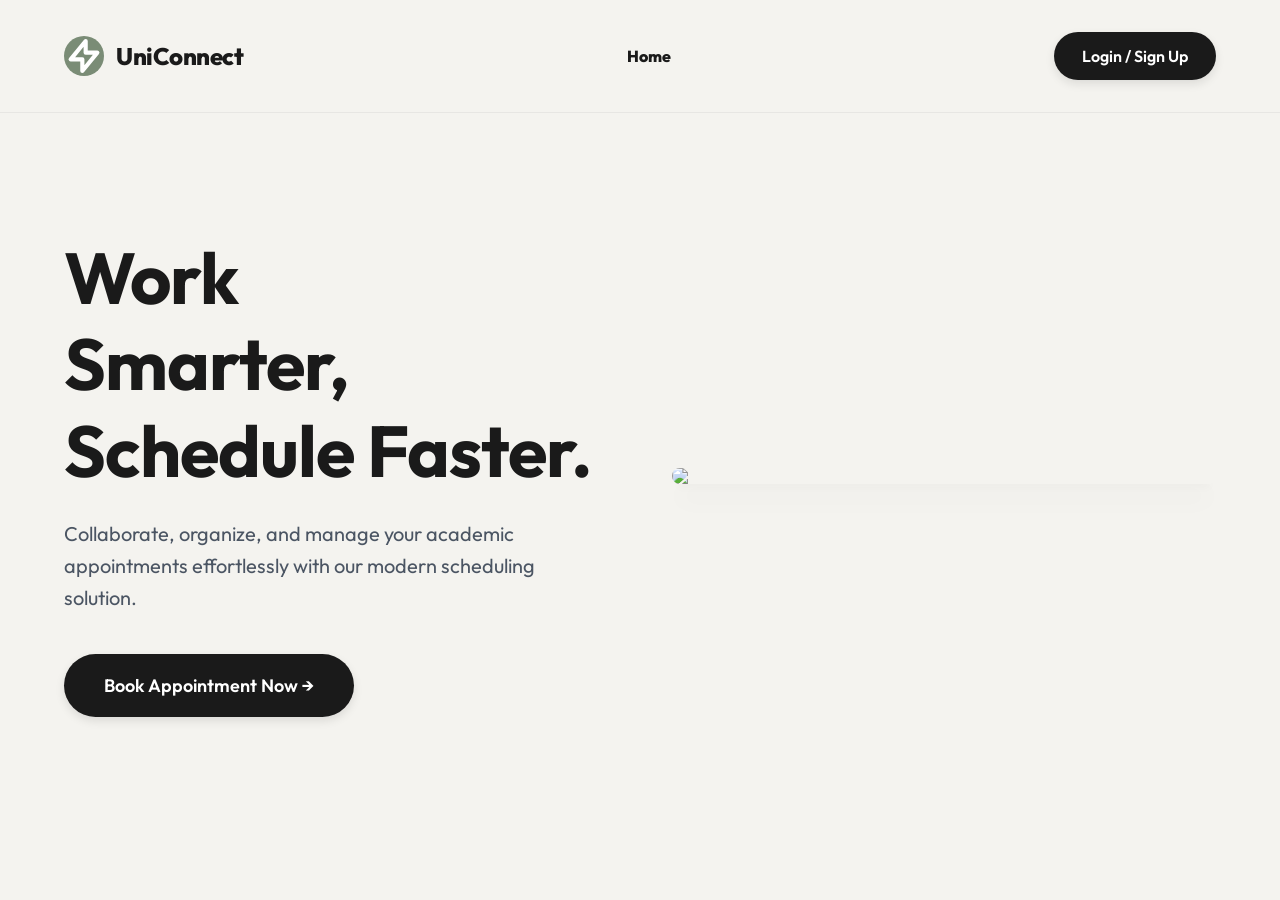
==== views/index.html @ bd39ae87 "code done" ====
<!doctype html>
<html lang="en">
  <head>
    <meta charset="UTF-8" />
    <meta name="viewport" content="width=device-width, initial-scale=1.0" />
    <title>UniConnect</title>

    <link rel="preconnect" href="https://fonts.googleapis.com" />
    <link rel="preconnect" href="https://fonts.gstatic.com" crossorigin />
    <link
      href="https://fonts.googleapis.com/css2?family=Outfit:wght@300;400;500;600;700;800&display=swap"
      rel="stylesheet"
    />

    <style>
      /* =========================================
           CSS VARIABLES & RESET
           ========================================= */
      :root {
        --bg-color: #f4f3ef;
        --surface: #ffffff;
        --surface-alt: #eae8e1;
        --primary: #1a1a1a;
        --primary-hover: #2d2d2d;
        --accent: #7a8c76;
        --text-main: #1a1a1a;
        --text-muted: #4b5563;
        --text-light: #9ca3af;
        --border-color: #e5e7eb;
        --radius-pill: 9999px;
        --radius-xl: 1.5rem;
        --radius-2xl: 2.5rem;
        --shadow-sm: 0 1px 2px 0 rgb(0 0 0 / 0.05);
        --shadow-md:
          0 4px 6px -1px rgb(0 0 0 / 0.1), 0 2px 4px -2px rgb(0 0 0 / 0.1);
        --shadow-lg:
          0 10px 15px -3px rgb(0 0 0 / 0.1), 0 4px 6px -4px rgb(0 0 0 / 0.1);
        --shadow-xl:
          0 20px 25px -5px rgb(0 0 0 / 0.05), 0 8px 10px -6px rgb(0 0 0 / 0.05);
      }

      * {
        margin: 0;
        padding: 0;
        box-sizing: border-box;
      }
      body {
        font-family: "Outfit", sans-serif;
        background-color: var(--bg-color);
        color: var(--text-main);
        min-height: 100vh;
        display: flex;
        flex-direction: column;
      }

      ::-webkit-scrollbar {
        width: 6px;
      }
      ::-webkit-scrollbar-track {
        background: var(--bg-color);
      }
      ::-webkit-scrollbar-thumb {
        background: #d1cec5;
        border-radius: 10px;
      }

      h1,
      h2,
      h3,
      h4 {
        font-weight: 700;
        line-height: 1.2;
      }
      p {
        line-height: 1.6;
      }
      .text-muted {
        color: var(--text-muted);
      }
      .hidden {
        display: none !important;
      }

      .container {
        width: 100%;
        max-width: 1400px;
        margin: 0 auto;
        padding: 0 2rem;
      }
      @media (min-width: 640px) {
        .container {
          padding: 0 4rem;
        }
      }
      main.container {
        flex-grow: 1;
        padding-bottom: 4rem;
        padding-top: 2rem;
      }

      /* =========================================
           HEADER & NAVIGATION
           ========================================= */
      header {
        position: sticky;
        top: 0;
        z-index: 50;
        background: rgba(244, 243, 239, 0.95);
        backdrop-filter: blur(12px);
        display: flex;
        justify-content: space-between;
        align-items: center;
        padding: 1.5rem 2rem; /* Fixed spacing */
        margin-bottom: 1rem;
        border-bottom: 1px solid rgba(0, 0, 0, 0.05);
      }
      @media (min-width: 640px) {
        header {
          padding: 2rem 4rem;
        }
      }

      .logo {
        display: flex;
        align-items: center;
        gap: 0.75rem;
        cursor: pointer;
        font-size: 1.5rem;
        font-weight: 800;
        letter-spacing: -0.5px;
      }
      .logo-icon {
        width: 2.5rem;
        height: 2.5rem;
        border-radius: 50%;
        background: var(--accent);
        display: flex;
        align-items: center;
        justify-content: center;
        color: white;
      }

      .nav-links {
        display: flex;
        gap: 2rem;
        font-size: 1rem;
        font-weight: 600;
        color: var(--text-muted);
      }
      .nav-btn {
        background: none;
        border: none;
        cursor: pointer;
        font-family: inherit;
        font-size: inherit;
        color: inherit;
        transition: all 0.2s ease;
      }
      .nav-btn:hover,
      .nav-btn.active {
        color: var(--primary);
        font-weight: 800;
      }

      .user-badge {
        display: flex;
        align-items: center;
        gap: 1rem;
        background: var(--surface);
        padding: 0.5rem 0.5rem 0.5rem 1.25rem;
        border-radius: var(--radius-pill);
        border: 1px solid var(--border-color);
        font-size: 0.875rem;
        font-weight: 600;
        box-shadow: var(--shadow-sm);
      }
      .btn-logout {
        background: #fef2f2;
        color: #dc2626;
        border: none;
        padding: 0.5rem 1.25rem;
        border-radius: var(--radius-pill);
        cursor: pointer;
        font-weight: 700;
        font-family: inherit;
        font-size: 0.875rem;
        transition: background 0.2s ease;
      }
      .btn-logout:hover {
        background: #fee2e2;
      }

      /* =========================================
           BUTTONS & FORMS
           ========================================= */
      .btn {
        display: inline-flex;
        align-items: center;
        justify-content: center;
        gap: 0.5rem;
        padding: 0.875rem 1.75rem;
        border-radius: var(--radius-pill);
        font-family: inherit;
        font-size: 1rem;
        font-weight: 600;
        cursor: pointer;
        border: none;
        transition: all 0.2s ease;
      }
      .btn-primary {
        background: var(--primary);
        color: white;
        box-shadow: 0 4px 10px rgba(0, 0, 0, 0.1);
      }
      .btn-primary:hover {
        background: var(--primary-hover);
        transform: translateY(-2px);
        box-shadow: 0 6px 15px rgba(0, 0, 0, 0.15);
      }
      .btn-full {
        width: 100%;
        padding: 1.25rem;
        font-size: 1.125rem;
      }

      .page-section {
        display: none;
        opacity: 0;
      }
      .page-section.active {
        display: block;
        opacity: 1;
        animation: fadeUp 0.5s ease forwards;
      }
      @keyframes fadeUp {
        from {
          opacity: 0;
          transform: translateY(15px);
        }
        to {
          opacity: 1;
          transform: translateY(0);
        }
      }

      .form-card {
        background: var(--surface);
        border-radius: var(--radius-2xl);
        padding: 3rem;
        box-shadow: var(--shadow-xl);
        border: 1px solid var(--border-color);
        position: relative;
        overflow: hidden;
      }
      .form-input {
        width: 100%;
        background: var(--surface-alt);
        color: var(--primary);
        padding: 1.25rem 1.5rem;
        border-radius: var(--radius-pill);
        border: 2px solid transparent;
        outline: none;
        font-family: inherit;
        font-weight: 600;
        font-size: 1rem;
        transition: border 0.3s ease;
      }
      .form-input:focus {
        border-color: var(--accent);
      }
      select.form-input {
        background-image: url("data:image/svg+xml;charset=UTF-8,%3csvg xmlns='http://www.w3.org/2000/svg' viewBox='0 0 24 24' fill='none' stroke='currentColor' stroke-width='2' stroke-linecap='round' stroke-linejoin='round'%3e%3cpolyline points='6 9 12 15 18 9'%3e%3c/polyline%3e%3c/svg%3e");
        background-repeat: no-repeat;
        background-position: right 1.5rem center;
        background-size: 1em;
        cursor: pointer;
        -webkit-appearance: none;
        appearance: none;
      }

      .auth-tabs {
        display: flex;
        background: var(--surface-alt);
        padding: 0.5rem;
        border-radius: var(--radius-pill);
        margin-bottom: 2.5rem;
      }
      .auth-tab {
        flex: 1;
        text-align: center;
        padding: 0.875rem;
        border-radius: var(--radius-pill);
        font-weight: 700;
        cursor: pointer;
        color: var(--text-muted);
        transition: all 0.3s ease;
      }
      .auth-tab.active {
        background: var(--surface);
        color: var(--primary);
        box-shadow: var(--shadow-sm);
      }
      .role-selector {
        display: flex;
        gap: 1rem;
        margin-bottom: 2rem;
      }
      .role-option {
        flex: 1;
        text-align: center;
        padding: 1.25rem;
        border: 2px solid var(--surface-alt);
        border-radius: 1rem;
        cursor: pointer;
        font-weight: 700;
        color: var(--text-muted);
        transition: all 0.3s ease;
      }
      .role-option.selected {
        border-color: var(--primary);
        background: var(--surface-alt);
        color: var(--primary);
      }

      .slots-grid {
        display: grid;
        grid-template-columns: repeat(3, 1fr);
        gap: 1rem;
        background: rgba(234, 232, 225, 0.5);
        padding: 1.5rem;
        border-radius: 1.5rem;
        border: 1px solid var(--border-color);
      }
      .slot-pill {
        background: var(--surface);
        color: #374151;
        font-weight: 700;
        text-align: center;
        padding: 1rem;
        border-radius: var(--radius-pill);
        cursor: pointer;
        border: 1px solid var(--border-color);
        font-size: 0.875rem;
        transition: all 0.2s ease;
      }
      .slot-pill:hover {
        background: #e0ddd4;
      }
      .slot-pill.selected {
        background: var(--primary);
        color: white;
        border-color: var(--primary);
      }

      /* =========================================
           APPOINTMENT CARDS (FIXED STYLING)
           ========================================= */
      .appointments-grid {
        display: grid;
        grid-template-columns: 1fr;
        gap: 1.5rem;
      }
      @media (min-width: 768px) {
        .appointments-grid {
          grid-template-columns: repeat(2, 1fr);
        }
      }
      @media (min-width: 1024px) {
        .appointments-grid {
          grid-template-columns: repeat(3, 1fr);
        }
      }

      .appointment-card {
        background: var(--surface);
        padding: 2rem;
        border-radius: var(--radius-xl);
        box-shadow: var(--shadow-md);
        border: 1px solid var(--border-color);
        position: relative;
        overflow: hidden; /* Fixes border radius cutting off */
        transition:
          transform 0.3s ease,
          box-shadow 0.3s ease;
        display: flex;
        flex-direction: column;
        justify-content: space-between;
      }
      .appointment-card:hover {
        transform: translateY(-5px);
        box-shadow: var(--shadow-lg);
      }

      .card-accent-bar {
        position: absolute;
        top: 0;
        left: 0;
        width: 0.5rem;
        height: 100%;
        background: var(--accent);
      }
      .card-top {
        display: flex;
        justify-content: space-between;
        align-items: center;
        margin-bottom: 1.25rem;
      }
      .badge-slot {
        background: var(--surface-alt);
        padding: 0.35rem 1rem;
        border-radius: var(--radius-pill);
        font-size: 0.875rem;
        font-weight: 800;
        color: var(--primary);
      }
      .badge-id {
        background: #f9fafb;
        border: 1px solid var(--border-color);
        padding: 0.25rem 0.75rem;
        border-radius: var(--radius-pill);
        font-size: 0.75rem;
        font-weight: 700;
        color: var(--text-light);
      }
      .card-content h4 {
        font-size: 1.5rem;
        margin-bottom: 0.25rem;
        color: var(--primary);
      }
      .card-content p {
        color: var(--text-muted);
        font-size: 0.95rem;
        font-weight: 500;
        margin-bottom: 1rem;
      }

      .btn-cancel {
        width: 100%;
        padding: 1rem;
        border-radius: var(--radius-pill);
        border: 2px solid var(--surface-alt);
        background: transparent;
        color: var(--text-muted);
        font-weight: 700;
        cursor: pointer;
        margin-top: 1.5rem;
        transition: all 0.3s ease; /* Fixed Hover Transition */
      }
      .btn-cancel:hover {
        background: #fef2f2;
        color: #dc2626;
        border-color: #fecaca;
      }

      /* =========================================
           ALERTS & MODALS
           ========================================= */
      .msg-box {
        padding: 1.25rem;
        border-radius: 1rem;
        font-size: 0.95rem;
        font-weight: 700;
        margin-bottom: 2rem;
        text-align: center;
      }
      .msg-success {
        background: #ebf1ea;
        color: #4a6346;
        border: 1px solid #d1e2ce;
      }
      .msg-error {
        background: #fef2f2;
        color: #dc2626;
        border: 1px solid #fee2e2;
      }

      .modal-overlay {
        position: fixed;
        inset: 0;
        background: rgba(26, 26, 26, 0.4);
        backdrop-filter: blur(5px);
        z-index: 100;
        display: none;
        align-items: center;
        justify-content: center;
        opacity: 0;
        transition: opacity 0.3s ease;
      }
      .modal-overlay.show {
        display: flex;
      }
      .modal-overlay.visible {
        opacity: 1;
      }
      .modal-content {
        background: var(--surface);
        padding: 3rem;
        border-radius: var(--radius-2xl);
        max-width: 28rem;
        width: 100%;
        text-align: center;
        box-shadow: var(--shadow-xl);
        transform: scale(0.95);
        transition: transform 0.3s ease;
      }
      .modal-overlay.visible .modal-content {
        transform: scale(1);
      }
    </style>
  </head>
  <body>
    <!-- Header Navigation -->
    <header>
      <div class="logo" onclick="navigate('home')">
        <div class="logo-icon">
          <svg
            fill="none"
            viewBox="0 0 24 24"
            stroke="currentColor"
            stroke-width="2.5"
          >
            <path
              stroke-linecap="round"
              stroke-linejoin="round"
              d="M13 10V3L4 14h7v7l9-11h-7z"
            />
          </svg>
        </div>
        <span>UniConnect</span>
      </div>
      <nav class="nav-links">
        <button
          onclick="navigate('home')"
          class="nav-btn active"
          data-target="home"
        >
          Home
        </button>
        <button
          onclick="navigate('booking')"
          class="nav-btn hidden auth-student"
          data-target="booking"
        >
          Book Session
        </button>
        <button
          onclick="navigate('appointments')"
          class="nav-btn hidden auth-student"
          data-target="appointments"
        >
          My Schedule
        </button>
        <button
          onclick="navigate('teacher-dashboard')"
          class="nav-btn hidden auth-teacher"
          data-target="teacher-dashboard"
        >
          Dashboard
        </button>
      </nav>
      <div id="nav-guest" class="hidden">
        <button onclick="navigate('auth')" class="btn btn-primary">
          Login / Sign Up
        </button>
      </div>
      <div id="nav-user" class="hidden user-badge">
        <div style="display: flex; flex-direction: column">
          <span id="nav-user-name">Name</span
          ><span
            style="color: var(--text-light); font-size: 0.75rem"
            id="nav-user-id"
            >ID</span
          >
        </div>
        <button onclick="logout()" class="btn-logout">Logout</button>
      </div>
    </header>

    <main class="container">
      <!-- Home Page -->
      <section id="home" class="page-section active">
        <div
          style="
            display: grid;
            grid-template-columns: 1fr 1fr;
            gap: 4rem;
            align-items: center;
            min-height: 70vh;
          "
        >
          <div>
            <h1
              style="
                font-size: 4.5rem;
                margin-bottom: 1.5rem;
                letter-spacing: -1px;
              "
            >
              Work <br />Smarter, <br />Schedule Faster.
            </h1>
            <p
              class="text-muted"
              style="font-size: 1.25rem; margin-bottom: 2.5rem; max-width: 90%"
            >
              Collaborate, organize, and manage your academic appointments
              effortlessly with our modern scheduling solution.
            </p>
            <button
              onclick="handleHomeAction()"
              class="btn btn-primary"
              style="padding: 1.25rem 2.5rem; font-size: 1.125rem"
            >
              Book Appointment Now →
            </button>
          </div>
          <img
            src="https://images.unsplash.com/photo-1600880292203-757bb62b4baf?ixlib=rb-4.0.3&auto=format&fit=crop&w=1000&q=80"
            style="
              width: 100%;
              border-radius: var(--radius-2xl);
              box-shadow: var(--shadow-xl);
            "
          />
        </div>
      </section>

      <!-- Auth Page -->
      <section id="auth" class="page-section">
        <div class="form-card" style="max-width: 30rem; margin: 2rem auto">
          <div class="auth-tabs">
            <div
              class="auth-tab active"
              onclick="switchAuthTab('login')"
              id="tab-login"
            >
              Login
            </div>
            <div
              class="auth-tab"
              onclick="switchAuthTab('register')"
              id="tab-register"
            >
              Sign Up
            </div>
          </div>
          <div id="msg-auth" class="msg-box hidden"></div>

          <form id="login-form">
            <div style="margin-bottom: 1.5rem">
              <label
                style="
                  font-weight: 700;
                  padding-left: 1rem;
                  display: block;
                  margin-bottom: 0.5rem;
                "
                >Your ID</label
              ><input
                type="text"
                id="login-id"
                required
                class="form-input"
                placeholder="e.g. S101 or T101"
              />
            </div>
            <div style="margin-bottom: 2rem">
              <label
                style="
                  font-weight: 700;
                  padding-left: 1rem;
                  display: block;
                  margin-bottom: 0.5rem;
                "
                >Password</label
              ><input
                type="password"
                id="login-pwd"
                required
                class="form-input"
                placeholder="Enter your password"
              />
            </div>
            <button type="submit" class="btn btn-primary btn-full">
              Secure Login
            </button>
          </form>

          <form id="register-form" class="hidden">
            <div class="role-selector">
              <div
                class="role-option selected"
                onclick="selectRole('student')"
                id="role-student"
              >
                Student
              </div>
              <div
                class="role-option"
                onclick="selectRole('teacher')"
                id="role-teacher"
              >
                Teacher
              </div>
            </div>
            <input type="hidden" id="reg-role" value="student" />
            <div style="margin-bottom: 1.5rem">
              <label
                style="
                  font-weight: 700;
                  padding-left: 1rem;
                  display: block;
                  margin-bottom: 0.5rem;
                "
                >Full Name</label
              ><input
                type="text"
                id="reg-name"
                required
                class="form-input"
                placeholder="John Doe"
              />
            </div>
            <div style="margin-bottom: 2rem">
              <label
                style="
                  font-weight: 700;
                  padding-left: 1rem;
                  display: block;
                  margin-bottom: 0.5rem;
                "
                >Password</label
              ><input
                type="password"
                id="reg-pwd"
                required
                class="form-input"
                placeholder="Create a secure password"
              />
            </div>
            <button type="submit" class="btn btn-primary btn-full">
              Create Account
            </button>
          </form>
        </div>
      </section>

      <!-- Booking Page -->
      <section id="booking" class="page-section">
        <div class="form-card" style="max-width: 46rem; margin: 0 auto">
          <h3
            style="font-size: 2rem; margin-bottom: 2.5rem; text-align: center"
          >
            Book an appointment
          </h3>
          <form id="booking-form">
            <div style="margin-bottom: 2rem">
              <label
                style="
                  font-weight: 700;
                  padding-left: 1rem;
                  display: block;
                  margin-bottom: 0.5rem;
                "
                >Select Teacher</label
              ><select id="supervisor" required class="form-input"></select>
            </div>
            <div style="margin-bottom: 2.5rem">
              <label
                style="
                  font-weight: 700;
                  padding-left: 1rem;
                  display: block;
                  margin-bottom: 0.5rem;
                "
                >Available Time Slots</label
              >
              <input type="hidden" id="slot" required />
              <div id="slot-container" class="slots-grid">
                <div
                  style="
                    grid-column: 1/-1;
                    text-align: center;
                    color: var(--text-muted);
                    font-weight: 500;
                  "
                >
                  Please select a teacher first to view times.
                </div>
              </div>
            </div>
            <div id="msg-booking" class="msg-box hidden"></div>
            <button
              type="submit"
              id="btn-submit"
              class="btn btn-primary btn-full"
            >
              Confirm Booking
            </button>
          </form>
        </div>
      </section>

      <!-- Appointments Page -->
      <section id="appointments" class="page-section">
        <h2 style="font-size: 2.5rem; margin-bottom: 2.5rem">My Schedule</h2>
        <div id="appointments-container" class="appointments-grid"></div>
        <div
          id="empty-student"
          class="hidden"
          style="
            text-align: center;
            padding: 5rem;
            background: var(--surface);
            border-radius: var(--radius-2xl);
            border: 1px dashed var(--border-color);
          "
        >
          <h3 style="font-size: 1.5rem; margin-bottom: 1rem">
            No appointments booked
          </h3>
          <p class="text-muted" style="margin-bottom: 2rem">
            You do not have any upcoming academic sessions.
          </p>
          <button onclick="navigate('booking')" class="btn btn-primary">
            Book a Session
          </button>
        </div>
      </section>

      <!-- Teacher Dashboard -->
      <section id="teacher-dashboard" class="page-section">
        <h2 style="font-size: 2.5rem; margin-bottom: 2.5rem">
          Teacher Dashboard
        </h2>
        <div
          id="teacher-appointments-container"
          class="appointments-grid"
        ></div>
        <div
          id="empty-teacher"
          class="hidden"
          style="
            text-align: center;
            padding: 5rem;
            background: var(--surface);
            border-radius: var(--radius-2xl);
            border: 1px dashed var(--border-color);
          "
        >
          <h3 style="font-size: 1.5rem; margin-bottom: 1rem">
            Your schedule is clear
          </h3>
          <p class="text-muted">
            No students have booked sessions with you yet.
          </p>
        </div>
      </section>
    </main>

    <!-- Modals -->
    <div id="modal-delete" class="modal-overlay">
      <div class="modal-content">
        <h3 style="font-size: 1.75rem; margin-bottom: 1rem">Cancel Session?</h3>
        <p
          style="
            color: var(--text-muted);
            font-weight: 500;
            margin-bottom: 2.5rem;
          "
        >
          Are you sure you want to delete this appointment? The time slot will
          be made available for others.
        </p>
        <div style="display: flex; gap: 1rem">
          <button
            onclick="closeDeleteModal()"
            style="
              flex: 1;
              padding: 1rem;
              border-radius: var(--radius-pill);
              border: none;
              background: var(--surface-alt);
              font-weight: 700;
              cursor: pointer;
              transition: background 0.2s;
            "
          >
            Keep it
          </button>
          <button
            id="confirm-delete-btn"
            style="
              flex: 1;
              padding: 1rem;
              border-radius: var(--radius-pill);
              border: none;
              background: #dc2626;
              color: white;
              font-weight: 700;
              cursor: pointer;
              transition: background 0.2s;
            "
          >
            Delete
          </button>
        </div>
      </div>
    </div>

    <div id="id-display-modal" class="modal-overlay">
      <div class="modal-content">
        <h3 style="color: var(--primary); font-size: 2rem">
          Registration Successful!
        </h3>
        <p style="margin-top: 1.5rem; font-weight: 600">
          Your unique login ID is:
        </p>
        <h2
          id="new-user-id"
          style="
            font-size: 3rem;
            color: var(--accent);
            margin: 1rem 0;
            letter-spacing: 2px;
          "
        >
          S104
        </h2>
        <p
          style="
            font-size: 1rem;
            color: #dc2626;
            font-weight: 700;
            background: #fef2f2;
            padding: 0.75rem;
            border-radius: 1rem;
          "
        >
          Please write this down to login later!
        </p>
        <button
          onclick="closeIdModal()"
          class="btn btn-primary btn-full"
          style="margin-top: 2rem"
        >
          Proceed to Application
        </button>
      </div>
    </div>

    <script>
      const API_BASE = "http://localhost:8000/api";
      let currentUser =
        JSON.parse(localStorage.getItem("uniconnect_user")) || null;

      function updateNav() {
        document.getElementById("nav-guest").classList.add("hidden");
        document.getElementById("nav-user").classList.add("hidden");
        document
          .querySelectorAll(".auth-student")
          .forEach((el) => el.classList.add("hidden"));
        document
          .querySelectorAll(".auth-teacher")
          .forEach((el) => el.classList.add("hidden"));

        if (!currentUser) {
          document.getElementById("nav-guest").classList.remove("hidden");
        } else {
          document.getElementById("nav-user").classList.remove("hidden");
          document.getElementById("nav-user-name").textContent =
            currentUser.name;
          document.getElementById("nav-user-id").textContent = currentUser.id;
          if (currentUser.role === "student")
            document
              .querySelectorAll(".auth-student")
              .forEach((el) => el.classList.remove("hidden"));
          else if (currentUser.role === "teacher")
            document
              .querySelectorAll(".auth-teacher")
              .forEach((el) => el.classList.remove("hidden"));
        }
      }

      function navigate(pageId) {
        if (
          !currentUser &&
          ["booking", "appointments", "teacher-dashboard"].includes(pageId)
        )
          pageId = "auth";
        if (currentUser) {
          if (
            currentUser.role === "teacher" &&
            ["booking", "appointments"].includes(pageId)
          )
            pageId = "teacher-dashboard";
          if (currentUser.role === "student" && pageId === "teacher-dashboard")
            pageId = "appointments";
          if (pageId === "auth") pageId = "home";
        }
        document
          .querySelectorAll(".page-section")
          .forEach((sec) => sec.classList.remove("active"));
        document.getElementById(pageId).classList.add("active");
        document
          .querySelectorAll(".nav-btn")
          .forEach((btn) => btn.classList.remove("active"));
        const activeBtn = document.querySelector(
          `.nav-btn[data-target="${pageId}"]`,
        );
        if (activeBtn) activeBtn.classList.add("active");

        if (pageId === "booking") initBooking();
        if (pageId === "appointments") fetchAppointments("student");
        if (pageId === "teacher-dashboard") fetchAppointments("teacher");
        document
          .querySelectorAll(".msg-box")
          .forEach((b) => b.classList.add("hidden"));
      }

      function handleHomeAction() {
        !currentUser
          ? navigate("auth")
          : currentUser.role === "student"
            ? navigate("booking")
            : navigate("teacher-dashboard");
      }

      function switchAuthTab(tab) {
        document.getElementById("tab-login").classList.remove("active");
        document.getElementById("tab-register").classList.remove("active");
        document.getElementById("login-form").classList.add("hidden");
        document.getElementById("register-form").classList.add("hidden");
        document.getElementById(`tab-${tab}`).classList.add("active");
        document.getElementById(`${tab}-form`).classList.remove("hidden");
      }

      function selectRole(role) {
        document.getElementById("role-student").classList.remove("selected");
        document.getElementById("role-teacher").classList.remove("selected");
        document.getElementById(`role-${role}`).classList.add("selected");
        document.getElementById("reg-role").value = role;
      }

      async function api(endpoint, options = {}) {
        const res = await fetch(`${API_BASE}${endpoint}`, {
          ...options,
          headers: { "Content-Type": "application/json" },
        });
        const data = await res.json();
        if (!res.ok) throw new Error(data.error || "Server Error");
        return data;
      }

      document
        .getElementById("login-form")
        .addEventListener("submit", async (e) => {
          e.preventDefault();
          try {
            const res = await api("/login", {
              method: "POST",
              body: JSON.stringify({
                id: document
                  .getElementById("login-id")
                  .value.trim()
                  .toUpperCase(),
                password: document.getElementById("login-pwd").value,
              }),
            });
            currentUser = res;
            localStorage.setItem(
              "uniconnect_user",
              JSON.stringify(currentUser),
            );
            updateNav();
            navigate("home");
            e.target.reset();
          } catch (err) {
            const b = document.getElementById("msg-auth");
            b.textContent = err.message;
            b.className = "msg-box msg-error";
            b.classList.remove("hidden");
          }
        });

      document
        .getElementById("register-form")
        .addEventListener("submit", async (e) => {
          e.preventDefault();
          try {
            const res = await api("/register", {
              method: "POST",
              body: JSON.stringify({
                name: document.getElementById("reg-name").value.trim(),
                password: document.getElementById("reg-pwd").value,
                role: document.getElementById("reg-role").value,
              }),
            });
            currentUser = res;
            localStorage.setItem(
              "uniconnect_user",
              JSON.stringify(currentUser),
            );
            updateNav();
            e.target.reset();
            document.getElementById("new-user-id").textContent = res.id;
            document
              .getElementById("id-display-modal")
              .classList.add("show", "visible");
          } catch (err) {
            const b = document.getElementById("msg-auth");
            b.textContent = err.message;
            b.className = "msg-box msg-error";
            b.classList.remove("hidden");
          }
        });

      function closeIdModal() {
        document
          .getElementById("id-display-modal")
          .classList.remove("show", "visible");
        handleHomeAction();
      }
      function logout() {
        currentUser = null;
        localStorage.removeItem("uniconnect_user");
        updateNav();
        navigate("home");
      }

      const supervisorSelect = document.getElementById("supervisor"),
        slotContainer = document.getElementById("slot-container"),
        hiddenSlotInput = document.getElementById("slot");
      async function initBooking() {
        if (supervisorSelect.options.length > 1) return;
        try {
          const data = await api("/supervisors");
          supervisorSelect.innerHTML =
            '<option value="" disabled selected>Select Supervisor</option>';
          data.supervisors.forEach(
            (sup) =>
              (supervisorSelect.innerHTML += `<option value="${sup.name}">${sup.name}</option>`),
          );
        } catch (e) {
          console.error(e);
        }
      }

      supervisorSelect.addEventListener("change", async (e) => {
        slotContainer.innerHTML = "";
        hiddenSlotInput.value = "";
        try {
          const data = await api(
            `/slots/${encodeURIComponent(e.target.value)}`,
          );
          if (data.availableSlots.length === 0) {
            slotContainer.innerHTML = `<div style="grid-column: 1/-1; color: #dc2626; font-weight: 600; text-align: center;">No slots available</div>`;
            return;
          }
          data.availableSlots.forEach((slot) => {
            const pill = document.createElement("div");
            pill.className = "slot-pill";
            pill.textContent = slot;
            pill.onclick = () => {
              document
                .querySelectorAll(".slot-pill")
                .forEach((el) => el.classList.remove("selected"));
              pill.classList.add("selected");
              hiddenSlotInput.value = slot;
            };
            slotContainer.appendChild(pill);
          });
        } catch (e) {
          console.error(e);
        }
      });

      document
        .getElementById("booking-form")
        .addEventListener("submit", async (e) => {
          e.preventDefault();
          if (!hiddenSlotInput.value) {
            const mb = document.getElementById("msg-booking");
            mb.textContent = "Please select a time slot.";
            mb.className = "msg-box msg-error";
            mb.classList.remove("hidden");
            return;
          }
          try {
            const res = await api("/book", {
              method: "POST",
              body: JSON.stringify({
                student_id: currentUser.id,
                supervisor: supervisorSelect.value,
                slot: hiddenSlotInput.value,
              }),
            });
            const mb = document.getElementById("msg-booking");
            mb.textContent = res.message;
            mb.className = "msg-box msg-success";
            mb.classList.remove("hidden");
            e.target.reset();
            hiddenSlotInput.value = "";
            slotContainer.innerHTML =
              '<div style="grid-column: 1/-1; text-align: center; color: var(--text-muted); font-weight: 500;">Please select a teacher first to view times.</div>';
          } catch (err) {
            const mb = document.getElementById("msg-booking");
            mb.textContent = err.message;
            mb.className = "msg-box msg-error";
            mb.classList.remove("hidden");
          }
        });

      let deleteId = null;
      async function fetchAppointments(viewType) {
        const container = document.getElementById(
          viewType === "student"
            ? "appointments-container"
            : "teacher-appointments-container",
        );
        const empty = document.getElementById(
          viewType === "student" ? "empty-student" : "empty-teacher",
        );
        container.innerHTML = "";
        try {
          const queryParam =
            viewType === "student"
              ? `?student_id=${currentUser.id}`
              : `?teacher_name=${encodeURIComponent(currentUser.name)}`;
          const data = await api(`/appointments${queryParam}`);
          if (data.appointments.length === 0) empty.classList.remove("hidden");
          else {
            empty.classList.add("hidden");
            data.appointments.forEach((app) => {
              const card = document.createElement("div");
              card.className = "appointment-card";

              // Clean HTML rendering for the Cards replacing inline styles
              card.innerHTML = `
                            <div class="card-accent-bar"></div>
                            <div class="card-content">
                                <div class="card-top">
                                    <span class="badge-slot">${app.slot}</span>
                                    <span class="badge-id">Appt #${app.id}</span>
                                </div>
                                <h4>${viewType === "student" ? app.supervisor : app.student_name}</h4>
                                <p>Student ID: ${app.student_id}</p>
                            </div>
                            <button onclick="openDeleteModal(${app.id})" class="btn-cancel">Cancel Session</button>
                        `;
              container.appendChild(card);
            });
          }
        } catch (e) {
          console.error(e);
        }
      }

      const modalDelete = document.getElementById("modal-delete");
      function openDeleteModal(id) {
        deleteId = id;
        modalDelete.classList.add("show");
        setTimeout(() => modalDelete.classList.add("visible"), 10);
      }
      function closeDeleteModal() {
        modalDelete.classList.remove("visible");
        setTimeout(() => {
          modalDelete.classList.remove("show");
          deleteId = null;
        }, 300);
      }
      document
        .getElementById("confirm-delete-btn")
        .addEventListener("click", async () => {
          if (!deleteId) return;
          try {
            await api(`/appointments/${deleteId}`, { method: "DELETE" });
            closeDeleteModal();
            fetchAppointments(currentUser.role);
          } catch (e) {
            closeDeleteModal();
          }
        });

      updateNav();
      navigate("home");
    </script>
  </body>
</html>
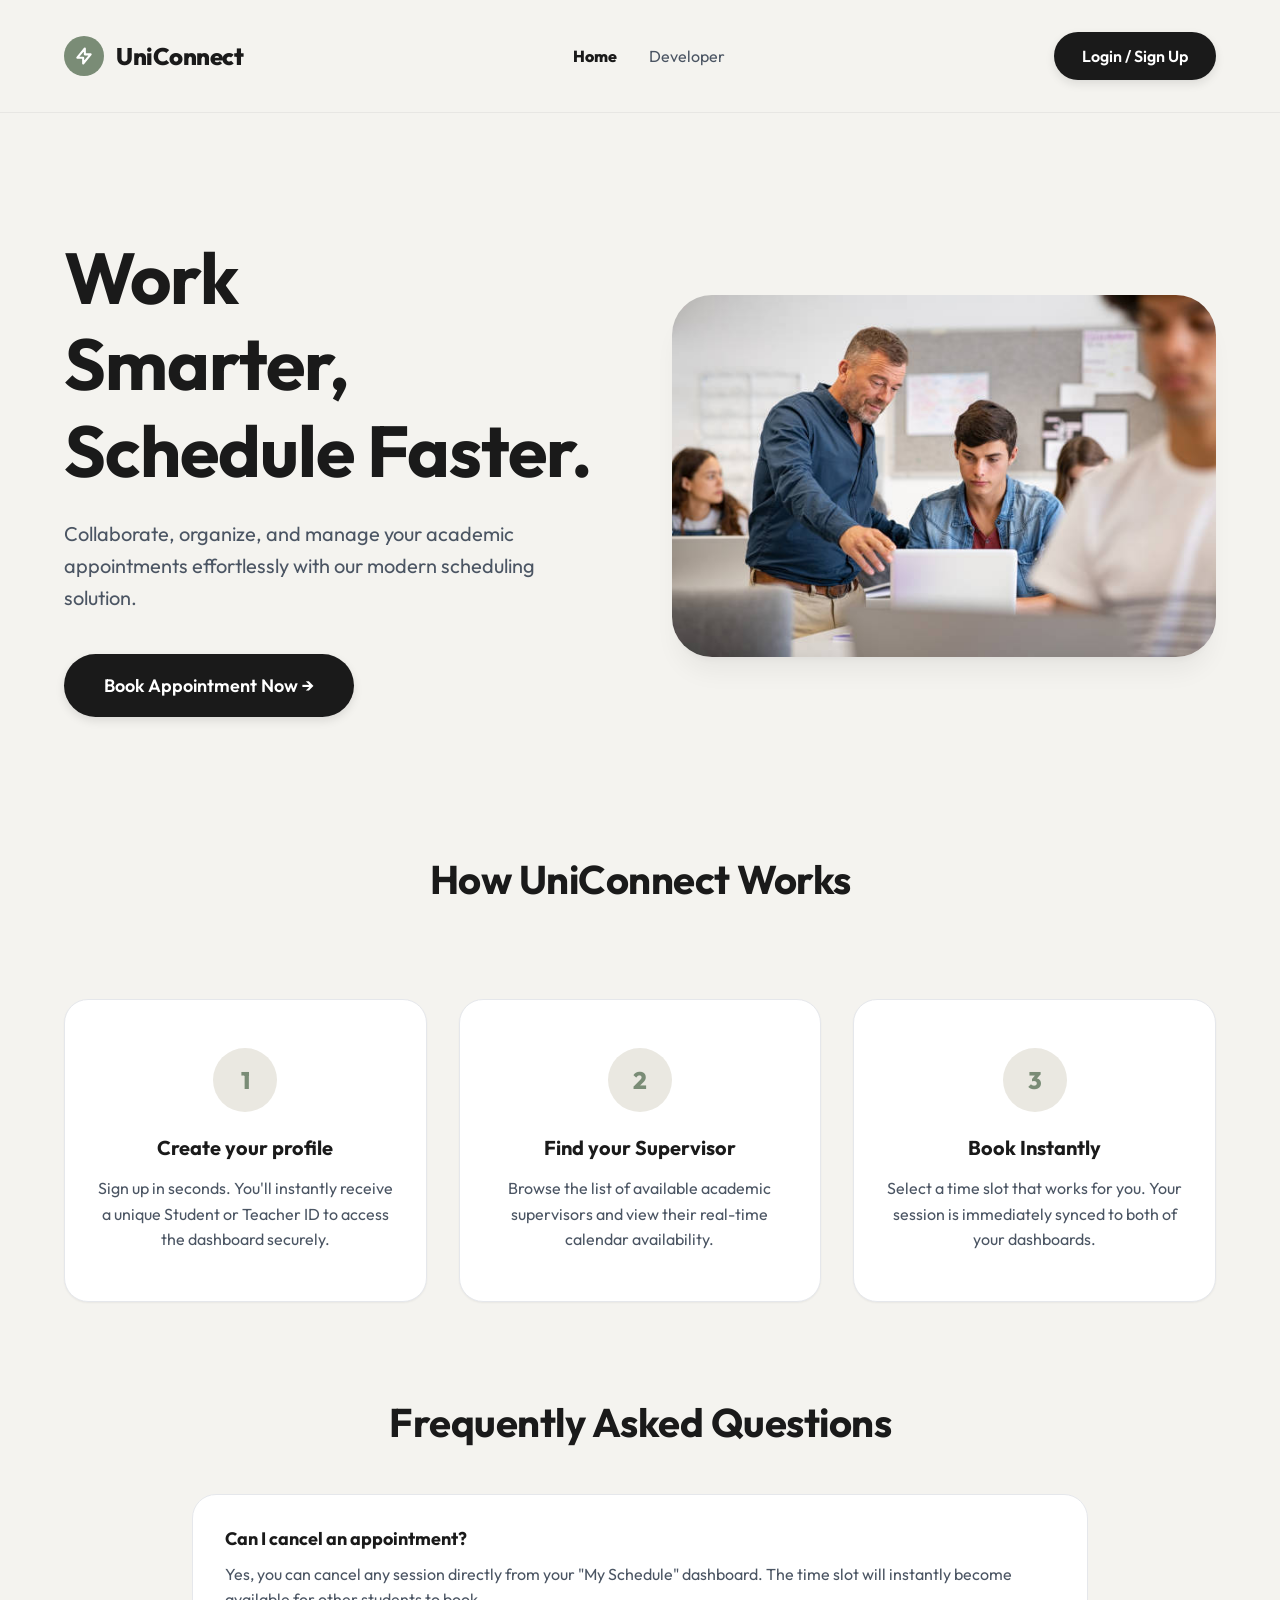
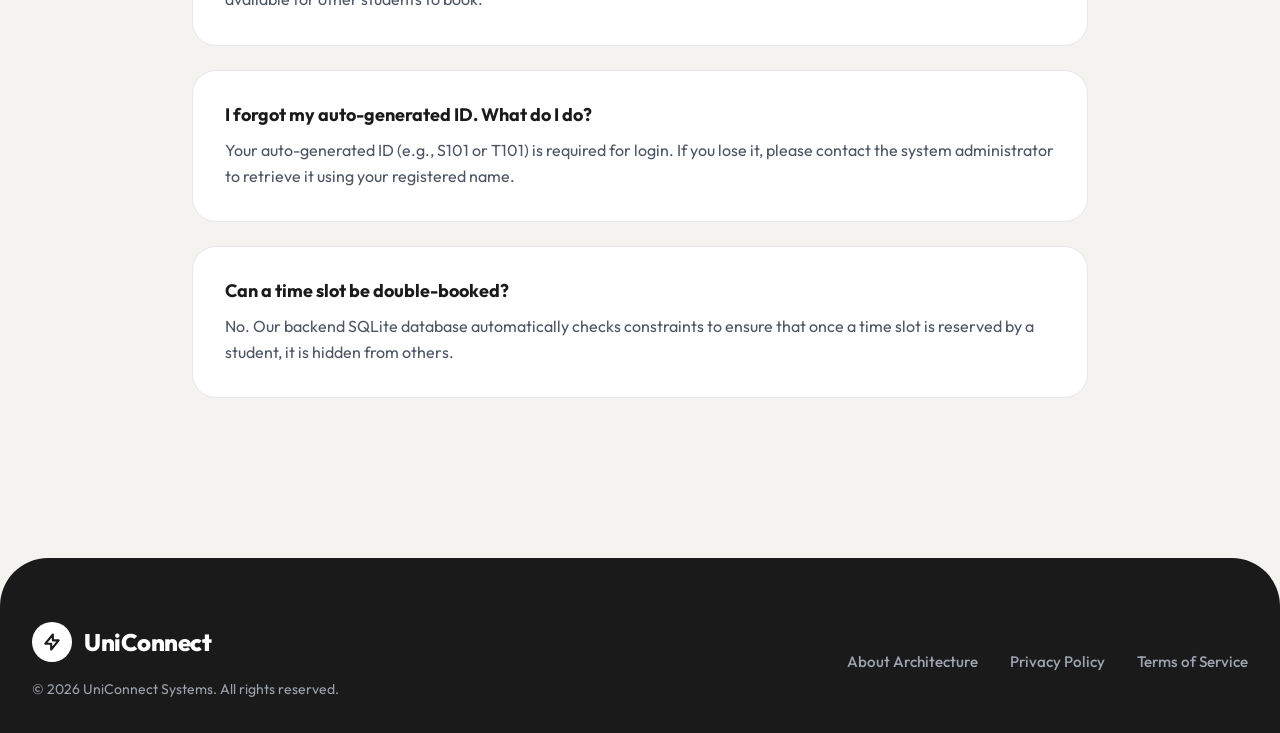
==== commit 90745efd: "changed homepage" ====
--- a/views/index.html
+++ b/views/index.html
@@ -1,3 +1,4 @@
+
 <!doctype html>
 <html lang="en">
   <head>
@@ -12,501 +13,7 @@
       rel="stylesheet"
     />
 
-    <style>
-      /* =========================================
-           CSS VARIABLES & RESET
-           ========================================= */
-      :root {
-        --bg-color: #f4f3ef;
-        --surface: #ffffff;
-        --surface-alt: #eae8e1;
-        --primary: #1a1a1a;
-        --primary-hover: #2d2d2d;
-        --accent: #7a8c76;
-        --text-main: #1a1a1a;
-        --text-muted: #4b5563;
-        --text-light: #9ca3af;
-        --border-color: #e5e7eb;
-        --radius-pill: 9999px;
-        --radius-xl: 1.5rem;
-        --radius-2xl: 2.5rem;
-        --shadow-sm: 0 1px 2px 0 rgb(0 0 0 / 0.05);
-        --shadow-md:
-          0 4px 6px -1px rgb(0 0 0 / 0.1), 0 2px 4px -2px rgb(0 0 0 / 0.1);
-        --shadow-lg:
-          0 10px 15px -3px rgb(0 0 0 / 0.1), 0 4px 6px -4px rgb(0 0 0 / 0.1);
-        --shadow-xl:
-          0 20px 25px -5px rgb(0 0 0 / 0.05), 0 8px 10px -6px rgb(0 0 0 / 0.05);
-      }
-
-      * {
-        margin: 0;
-        padding: 0;
-        box-sizing: border-box;
-      }
-      body {
-        font-family: "Outfit", sans-serif;
-        background-color: var(--bg-color);
-        color: var(--text-main);
-        min-height: 100vh;
-        display: flex;
-        flex-direction: column;
-      }
-
-      ::-webkit-scrollbar {
-        width: 6px;
-      }
-      ::-webkit-scrollbar-track {
-        background: var(--bg-color);
-      }
-      ::-webkit-scrollbar-thumb {
-        background: #d1cec5;
-        border-radius: 10px;
-      }
-
-      h1,
-      h2,
-      h3,
-      h4 {
-        font-weight: 700;
-        line-height: 1.2;
-      }
-      p {
-        line-height: 1.6;
-      }
-      .text-muted {
-        color: var(--text-muted);
-      }
-      .hidden {
-        display: none !important;
-      }
-
-      .container {
-        width: 100%;
-        max-width: 1400px;
-        margin: 0 auto;
-        padding: 0 2rem;
-      }
-      @media (min-width: 640px) {
-        .container {
-          padding: 0 4rem;
-        }
-      }
-      main.container {
-        flex-grow: 1;
-        padding-bottom: 4rem;
-        padding-top: 2rem;
-      }
-
-      /* =========================================
-           HEADER & NAVIGATION
-           ========================================= */
-      header {
-        position: sticky;
-        top: 0;
-        z-index: 50;
-        background: rgba(244, 243, 239, 0.95);
-        backdrop-filter: blur(12px);
-        display: flex;
-        justify-content: space-between;
-        align-items: center;
-        padding: 1.5rem 2rem; /* Fixed spacing */
-        margin-bottom: 1rem;
-        border-bottom: 1px solid rgba(0, 0, 0, 0.05);
-      }
-      @media (min-width: 640px) {
-        header {
-          padding: 2rem 4rem;
-        }
-      }
-
-      .logo {
-        display: flex;
-        align-items: center;
-        gap: 0.75rem;
-        cursor: pointer;
-        font-size: 1.5rem;
-        font-weight: 800;
-        letter-spacing: -0.5px;
-      }
-      .logo-icon {
-        width: 2.5rem;
-        height: 2.5rem;
-        border-radius: 50%;
-        background: var(--accent);
-        display: flex;
-        align-items: center;
-        justify-content: center;
-        color: white;
-      }
-
-      .nav-links {
-        display: flex;
-        gap: 2rem;
-        font-size: 1rem;
-        font-weight: 600;
-        color: var(--text-muted);
-      }
-      .nav-btn {
-        background: none;
-        border: none;
-        cursor: pointer;
-        font-family: inherit;
-        font-size: inherit;
-        color: inherit;
-        transition: all 0.2s ease;
-      }
-      .nav-btn:hover,
-      .nav-btn.active {
-        color: var(--primary);
-        font-weight: 800;
-      }
-
-      .user-badge {
-        display: flex;
-        align-items: center;
-        gap: 1rem;
-        background: var(--surface);
-        padding: 0.5rem 0.5rem 0.5rem 1.25rem;
-        border-radius: var(--radius-pill);
-        border: 1px solid var(--border-color);
-        font-size: 0.875rem;
-        font-weight: 600;
-        box-shadow: var(--shadow-sm);
-      }
-      .btn-logout {
-        background: #fef2f2;
-        color: #dc2626;
-        border: none;
-        padding: 0.5rem 1.25rem;
-        border-radius: var(--radius-pill);
-        cursor: pointer;
-        font-weight: 700;
-        font-family: inherit;
-        font-size: 0.875rem;
-        transition: background 0.2s ease;
-      }
-      .btn-logout:hover {
-        background: #fee2e2;
-      }
-
-      /* =========================================
-           BUTTONS & FORMS
-           ========================================= */
-      .btn {
-        display: inline-flex;
-        align-items: center;
-        justify-content: center;
-        gap: 0.5rem;
-        padding: 0.875rem 1.75rem;
-        border-radius: var(--radius-pill);
-        font-family: inherit;
-        font-size: 1rem;
-        font-weight: 600;
-        cursor: pointer;
-        border: none;
-        transition: all 0.2s ease;
-      }
-      .btn-primary {
-        background: var(--primary);
-        color: white;
-        box-shadow: 0 4px 10px rgba(0, 0, 0, 0.1);
-      }
-      .btn-primary:hover {
-        background: var(--primary-hover);
-        transform: translateY(-2px);
-        box-shadow: 0 6px 15px rgba(0, 0, 0, 0.15);
-      }
-      .btn-full {
-        width: 100%;
-        padding: 1.25rem;
-        font-size: 1.125rem;
-      }
-
-      .page-section {
-        display: none;
-        opacity: 0;
-      }
-      .page-section.active {
-        display: block;
-        opacity: 1;
-        animation: fadeUp 0.5s ease forwards;
-      }
-      @keyframes fadeUp {
-        from {
-          opacity: 0;
-          transform: translateY(15px);
-        }
-        to {
-          opacity: 1;
-          transform: translateY(0);
-        }
-      }
-
-      .form-card {
-        background: var(--surface);
-        border-radius: var(--radius-2xl);
-        padding: 3rem;
-        box-shadow: var(--shadow-xl);
-        border: 1px solid var(--border-color);
-        position: relative;
-        overflow: hidden;
-      }
-      .form-input {
-        width: 100%;
-        background: var(--surface-alt);
-        color: var(--primary);
-        padding: 1.25rem 1.5rem;
-        border-radius: var(--radius-pill);
-        border: 2px solid transparent;
-        outline: none;
-        font-family: inherit;
-        font-weight: 600;
-        font-size: 1rem;
-        transition: border 0.3s ease;
-      }
-      .form-input:focus {
-        border-color: var(--accent);
-      }
-      select.form-input {
-        background-image: url("data:image/svg+xml;charset=UTF-8,%3csvg xmlns='http://www.w3.org/2000/svg' viewBox='0 0 24 24' fill='none' stroke='currentColor' stroke-width='2' stroke-linecap='round' stroke-linejoin='round'%3e%3cpolyline points='6 9 12 15 18 9'%3e%3c/polyline%3e%3c/svg%3e");
-        background-repeat: no-repeat;
-        background-position: right 1.5rem center;
-        background-size: 1em;
-        cursor: pointer;
-        -webkit-appearance: none;
-        appearance: none;
-      }
-
-      .auth-tabs {
-        display: flex;
-        background: var(--surface-alt);
-        padding: 0.5rem;
-        border-radius: var(--radius-pill);
-        margin-bottom: 2.5rem;
-      }
-      .auth-tab {
-        flex: 1;
-        text-align: center;
-        padding: 0.875rem;
-        border-radius: var(--radius-pill);
-        font-weight: 700;
-        cursor: pointer;
-        color: var(--text-muted);
-        transition: all 0.3s ease;
-      }
-      .auth-tab.active {
-        background: var(--surface);
-        color: var(--primary);
-        box-shadow: var(--shadow-sm);
-      }
-      .role-selector {
-        display: flex;
-        gap: 1rem;
-        margin-bottom: 2rem;
-      }
-      .role-option {
-        flex: 1;
-        text-align: center;
-        padding: 1.25rem;
-        border: 2px solid var(--surface-alt);
-        border-radius: 1rem;
-        cursor: pointer;
-        font-weight: 700;
-        color: var(--text-muted);
-        transition: all 0.3s ease;
-      }
-      .role-option.selected {
-        border-color: var(--primary);
-        background: var(--surface-alt);
-        color: var(--primary);
-      }
-
-      .slots-grid {
-        display: grid;
-        grid-template-columns: repeat(3, 1fr);
-        gap: 1rem;
-        background: rgba(234, 232, 225, 0.5);
-        padding: 1.5rem;
-        border-radius: 1.5rem;
-        border: 1px solid var(--border-color);
-      }
-      .slot-pill {
-        background: var(--surface);
-        color: #374151;
-        font-weight: 700;
-        text-align: center;
-        padding: 1rem;
-        border-radius: var(--radius-pill);
-        cursor: pointer;
-        border: 1px solid var(--border-color);
-        font-size: 0.875rem;
-        transition: all 0.2s ease;
-      }
-      .slot-pill:hover {
-        background: #e0ddd4;
-      }
-      .slot-pill.selected {
-        background: var(--primary);
-        color: white;
-        border-color: var(--primary);
-      }
-
-      /* =========================================
-           APPOINTMENT CARDS (FIXED STYLING)
-           ========================================= */
-      .appointments-grid {
-        display: grid;
-        grid-template-columns: 1fr;
-        gap: 1.5rem;
-      }
-      @media (min-width: 768px) {
-        .appointments-grid {
-          grid-template-columns: repeat(2, 1fr);
-        }
-      }
-      @media (min-width: 1024px) {
-        .appointments-grid {
-          grid-template-columns: repeat(3, 1fr);
-        }
-      }
-
-      .appointment-card {
-        background: var(--surface);
-        padding: 2rem;
-        border-radius: var(--radius-xl);
-        box-shadow: var(--shadow-md);
-        border: 1px solid var(--border-color);
-        position: relative;
-        overflow: hidden; /* Fixes border radius cutting off */
-        transition:
-          transform 0.3s ease,
-          box-shadow 0.3s ease;
-        display: flex;
-        flex-direction: column;
-        justify-content: space-between;
-      }
-      .appointment-card:hover {
-        transform: translateY(-5px);
-        box-shadow: var(--shadow-lg);
-      }
-
-      .card-accent-bar {
-        position: absolute;
-        top: 0;
-        left: 0;
-        width: 0.5rem;
-        height: 100%;
-        background: var(--accent);
-      }
-      .card-top {
-        display: flex;
-        justify-content: space-between;
-        align-items: center;
-        margin-bottom: 1.25rem;
-      }
-      .badge-slot {
-        background: var(--surface-alt);
-        padding: 0.35rem 1rem;
-        border-radius: var(--radius-pill);
-        font-size: 0.875rem;
-        font-weight: 800;
-        color: var(--primary);
-      }
-      .badge-id {
-        background: #f9fafb;
-        border: 1px solid var(--border-color);
-        padding: 0.25rem 0.75rem;
-        border-radius: var(--radius-pill);
-        font-size: 0.75rem;
-        font-weight: 700;
-        color: var(--text-light);
-      }
-      .card-content h4 {
-        font-size: 1.5rem;
-        margin-bottom: 0.25rem;
-        color: var(--primary);
-      }
-      .card-content p {
-        color: var(--text-muted);
-        font-size: 0.95rem;
-        font-weight: 500;
-        margin-bottom: 1rem;
-      }
-
-      .btn-cancel {
-        width: 100%;
-        padding: 1rem;
-        border-radius: var(--radius-pill);
-        border: 2px solid var(--surface-alt);
-        background: transparent;
-        color: var(--text-muted);
-        font-weight: 700;
-        cursor: pointer;
-        margin-top: 1.5rem;
-        transition: all 0.3s ease; /* Fixed Hover Transition */
-      }
-      .btn-cancel:hover {
-        background: #fef2f2;
-        color: #dc2626;
-        border-color: #fecaca;
-      }
-
-      /* =========================================
-           ALERTS & MODALS
-           ========================================= */
-      .msg-box {
-        padding: 1.25rem;
-        border-radius: 1rem;
-        font-size: 0.95rem;
-        font-weight: 700;
-        margin-bottom: 2rem;
-        text-align: center;
-      }
-      .msg-success {
-        background: #ebf1ea;
-        color: #4a6346;
-        border: 1px solid #d1e2ce;
-      }
-      .msg-error {
-        background: #fef2f2;
-        color: #dc2626;
-        border: 1px solid #fee2e2;
-      }
-
-      .modal-overlay {
-        position: fixed;
-        inset: 0;
-        background: rgba(26, 26, 26, 0.4);
-        backdrop-filter: blur(5px);
-        z-index: 100;
-        display: none;
-        align-items: center;
-        justify-content: center;
-        opacity: 0;
-        transition: opacity 0.3s ease;
-      }
-      .modal-overlay.show {
-        display: flex;
-      }
-      .modal-overlay.visible {
-        opacity: 1;
-      }
-      .modal-content {
-        background: var(--surface);
-        padding: 3rem;
-        border-radius: var(--radius-2xl);
-        max-width: 28rem;
-        width: 100%;
-        text-align: center;
-        box-shadow: var(--shadow-xl);
-        transform: scale(0.95);
-        transition: transform 0.3s ease;
-      }
-      .modal-overlay.visible .modal-content {
-        transform: scale(1);
-      }
-    </style>
+   <link rel="stylesheet" href="style.css">
   </head>
   <body>
     <!-- Header Navigation -->
@@ -557,6 +64,15 @@
         >
           Dashboard
         </button>
+
+        <button
+          onclick="navigate('developer')"
+          class="nav-btn"
+          data-target="developer"
+        >
+          Developer
+        </button>
+
       </nav>
       <div id="nav-guest" class="hidden">
         <button onclick="navigate('auth')" class="btn btn-primary">
@@ -614,7 +130,7 @@
             </button>
           </div>
           <img
-            src="https://images.unsplash.com/photo-1600880292203-757bb62b4baf?ixlib=rb-4.0.3&auto=format&fit=crop&w=1000&q=80"
+            src="student teacher.jpg"
             style="
               width: 100%;
               border-radius: var(--radius-2xl);
@@ -622,6 +138,49 @@
             "
           />
         </div>
+
+        <!-- NEW: How Scheduling Works Section -->
+            <div style="margin-top: 4rem;">
+                <h2 class="section-title">How UniConnect Works</h2>
+                <div class="steps-grid">
+                    <div class="step-card">
+                        <div class="step-icon">1</div>
+                        <h4>Create your profile</h4>
+                        <p class="text-muted">Sign up in seconds. You'll instantly receive a unique Student or Teacher ID to access the dashboard securely.</p>
+                    </div>
+                    <div class="step-card">
+                        <div class="step-icon">2</div>
+                        <h4>Find your Supervisor</h4>
+                        <p class="text-muted">Browse the list of available academic supervisors and view their real-time calendar availability.</p>
+                    </div>
+                    <div class="step-card">
+                        <div class="step-icon">3</div>
+                        <h4>Book Instantly</h4>
+                        <p class="text-muted">Select a time slot that works for you. Your session is immediately synced to both of your dashboards.</p>
+                    </div>
+                </div>
+            </div>
+
+<!-- NEW: FAQs Section -->
+            <div style="margin-top: 4rem;">
+                <h2 class="section-title">Frequently Asked Questions</h2>
+                <div class="faq-grid">
+                    <div class="faq-item">
+                        <div class="faq-question">Can I cancel an appointment?</div>
+                        <div class="faq-answer">Yes, you can cancel any session directly from your "My Schedule" dashboard. The time slot will instantly become available for other students to book.</div>
+                    </div>
+                    <div class="faq-item">
+                        <div class="faq-question">I forgot my auto-generated ID. What do I do?</div>
+                        <div class="faq-answer">Your auto-generated ID (e.g., S101 or T101) is required for login. If you lose it, please contact the system administrator to retrieve it using your registered name.</div>
+                    </div>
+                    <div class="faq-item">
+                        <div class="faq-question">Can a time slot be double-booked?</div>
+                        <div class="faq-answer">No. Our backend SQLite database automatically checks constraints to ensure that once a time slot is reserved by a student, it is hidden from others.</div>
+                    </div>
+                </div>
+            </div>
+
+
       </section>
 
       <!-- Auth Page -->
@@ -855,7 +414,55 @@
           </p>
         </div>
       </section>
+
+<!-- =========================================
+             DEVELOPER PAGE
+             ========================================= -->
+        <section id="developer" class="page-section">
+            <div class="dev-card">
+                <div class="dev-header">
+                    <img src="IMG_2592.heic" alt="Code" class="dev-image">
+                    <div>
+                        <h2 style="font-size: 2.25rem; margin-bottom: 0.5rem;">Arif Nazir</h2>
+                        <div class="dev-subtitle">P2790927 Web Application Development</div>
+                        <p class="text-muted" style="margin-bottom: 1rem;">This application utilizes a Single Page Application (SPA) frontend architecture built with HTML5. It has been completely restyled using <strong>pure custom CSS</strong> to achieve a modern, rounded interface without external frameworks.</p>
+                        <p class="text-muted">The backend runs on a lightweight <strong>Deno</strong> server utilizing the <strong>Oak</strong> framework within an <strong>MVC</strong> (Model-View-Controller) structure, securely storing data within a local <strong>SQLite</strong> database.</p>
+                    </div>
+                </div>
+                
+                <hr class="dev-divider">
+                
+                <h3 style="font-size: 1.25rem; margin-bottom: 1.5rem;">MVC File Structure</h3>
+                <div class="sample-data">
+                    <p class="text-muted" style="font-size: 0.95rem;">The server logic is cleanly separated into specialized modules:</p>
+                    <div class="sample-tags">
+                        <span class="sample-tag">controllers/authController.ts</span>
+                        <span class="sample-tag">controllers/bookingController.ts</span>
+                        <span class="sample-tag">models/appointmentModel.ts</span>
+                        <span class="sample-tag">tools/database.ts</span>
+                        <span class="sample-tag">views/index.html</span>
+                    </div>
+                </div>
+            </div>
+        </section>
     </main>
+
+    <footer>
+        <div class="footer-content">
+            <div>
+                <div class="logo" style="color: white; margin-bottom: 1rem;">
+                    <div class="logo-icon" style="background: white; color: var(--primary);"><svg xmlns="http://www.w3.org/2000/svg" fill="none" viewBox="0 0 24 24" stroke="currentColor" stroke-width="2.5"><path stroke-linecap="round" stroke-linejoin="round" d="M13 10V3L4 14h7v7l9-11h-7z"/></svg></div>
+                    <span>UniConnect</span>
+                </div>
+                <p style="color: #9ca3af; font-size: 0.875rem;">©️ 2026 UniConnect Systems. All rights reserved.</p>
+            </div>
+            <div class="footer-links">
+                <a href="#" onclick="event.preventDefault(); navigate('developer');">About Architecture</a>
+                <a href="#">Privacy Policy</a>
+                <a href="#">Terms of Service</a>
+            </div>
+        </div>
+    </footer>
 
     <!-- Modals -->
     <div id="modal-delete" class="modal-overlay">
@@ -948,341 +555,6 @@
       </div>
     </div>
 
-    <script>
-      const API_BASE = "http://localhost:8000/api";
-      let currentUser =
-        JSON.parse(localStorage.getItem("uniconnect_user")) || null;
-
-      function updateNav() {
-        document.getElementById("nav-guest").classList.add("hidden");
-        document.getElementById("nav-user").classList.add("hidden");
-        document
-          .querySelectorAll(".auth-student")
-          .forEach((el) => el.classList.add("hidden"));
-        document
-          .querySelectorAll(".auth-teacher")
-          .forEach((el) => el.classList.add("hidden"));
-
-        if (!currentUser) {
-          document.getElementById("nav-guest").classList.remove("hidden");
-        } else {
-          document.getElementById("nav-user").classList.remove("hidden");
-          document.getElementById("nav-user-name").textContent =
-            currentUser.name;
-          document.getElementById("nav-user-id").textContent = currentUser.id;
-          if (currentUser.role === "student")
-            document
-              .querySelectorAll(".auth-student")
-              .forEach((el) => el.classList.remove("hidden"));
-          else if (currentUser.role === "teacher")
-            document
-              .querySelectorAll(".auth-teacher")
-              .forEach((el) => el.classList.remove("hidden"));
-        }
-      }
-
-      function navigate(pageId) {
-        if (
-          !currentUser &&
-          ["booking", "appointments", "teacher-dashboard"].includes(pageId)
-        )
-          pageId = "auth";
-        if (currentUser) {
-          if (
-            currentUser.role === "teacher" &&
-            ["booking", "appointments"].includes(pageId)
-          )
-            pageId = "teacher-dashboard";
-          if (currentUser.role === "student" && pageId === "teacher-dashboard")
-            pageId = "appointments";
-          if (pageId === "auth") pageId = "home";
-        }
-        document
-          .querySelectorAll(".page-section")
-          .forEach((sec) => sec.classList.remove("active"));
-        document.getElementById(pageId).classList.add("active");
-        document
-          .querySelectorAll(".nav-btn")
-          .forEach((btn) => btn.classList.remove("active"));
-        const activeBtn = document.querySelector(
-          `.nav-btn[data-target="${pageId}"]`,
-        );
-        if (activeBtn) activeBtn.classList.add("active");
-
-        if (pageId === "booking") initBooking();
-        if (pageId === "appointments") fetchAppointments("student");
-        if (pageId === "teacher-dashboard") fetchAppointments("teacher");
-        document
-          .querySelectorAll(".msg-box")
-          .forEach((b) => b.classList.add("hidden"));
-      }
-
-      function handleHomeAction() {
-        !currentUser
-          ? navigate("auth")
-          : currentUser.role === "student"
-            ? navigate("booking")
-            : navigate("teacher-dashboard");
-      }
-
-      function switchAuthTab(tab) {
-        document.getElementById("tab-login").classList.remove("active");
-        document.getElementById("tab-register").classList.remove("active");
-        document.getElementById("login-form").classList.add("hidden");
-        document.getElementById("register-form").classList.add("hidden");
-        document.getElementById(`tab-${tab}`).classList.add("active");
-        document.getElementById(`${tab}-form`).classList.remove("hidden");
-      }
-
-      function selectRole(role) {
-        document.getElementById("role-student").classList.remove("selected");
-        document.getElementById("role-teacher").classList.remove("selected");
-        document.getElementById(`role-${role}`).classList.add("selected");
-        document.getElementById("reg-role").value = role;
-      }
-
-      async function api(endpoint, options = {}) {
-        const res = await fetch(`${API_BASE}${endpoint}`, {
-          ...options,
-          headers: { "Content-Type": "application/json" },
-        });
-        const data = await res.json();
-        if (!res.ok) throw new Error(data.error || "Server Error");
-        return data;
-      }
-
-      document
-        .getElementById("login-form")
-        .addEventListener("submit", async (e) => {
-          e.preventDefault();
-          try {
-            const res = await api("/login", {
-              method: "POST",
-              body: JSON.stringify({
-                id: document
-                  .getElementById("login-id")
-                  .value.trim()
-                  .toUpperCase(),
-                password: document.getElementById("login-pwd").value,
-              }),
-            });
-            currentUser = res;
-            localStorage.setItem(
-              "uniconnect_user",
-              JSON.stringify(currentUser),
-            );
-            updateNav();
-            navigate("home");
-            e.target.reset();
-          } catch (err) {
-            const b = document.getElementById("msg-auth");
-            b.textContent = err.message;
-            b.className = "msg-box msg-error";
-            b.classList.remove("hidden");
-          }
-        });
-
-      document
-        .getElementById("register-form")
-        .addEventListener("submit", async (e) => {
-          e.preventDefault();
-          try {
-            const res = await api("/register", {
-              method: "POST",
-              body: JSON.stringify({
-                name: document.getElementById("reg-name").value.trim(),
-                password: document.getElementById("reg-pwd").value,
-                role: document.getElementById("reg-role").value,
-              }),
-            });
-            currentUser = res;
-            localStorage.setItem(
-              "uniconnect_user",
-              JSON.stringify(currentUser),
-            );
-            updateNav();
-            e.target.reset();
-            document.getElementById("new-user-id").textContent = res.id;
-            document
-              .getElementById("id-display-modal")
-              .classList.add("show", "visible");
-          } catch (err) {
-            const b = document.getElementById("msg-auth");
-            b.textContent = err.message;
-            b.className = "msg-box msg-error";
-            b.classList.remove("hidden");
-          }
-        });
-
-      function closeIdModal() {
-        document
-          .getElementById("id-display-modal")
-          .classList.remove("show", "visible");
-        handleHomeAction();
-      }
-      function logout() {
-        currentUser = null;
-        localStorage.removeItem("uniconnect_user");
-        updateNav();
-        navigate("home");
-      }
-
-      const supervisorSelect = document.getElementById("supervisor"),
-        slotContainer = document.getElementById("slot-container"),
-        hiddenSlotInput = document.getElementById("slot");
-      async function initBooking() {
-        if (supervisorSelect.options.length > 1) return;
-        try {
-          const data = await api("/supervisors");
-          supervisorSelect.innerHTML =
-            '<option value="" disabled selected>Select Supervisor</option>';
-          data.supervisors.forEach(
-            (sup) =>
-              (supervisorSelect.innerHTML += `<option value="${sup.name}">${sup.name}</option>`),
-          );
-        } catch (e) {
-          console.error(e);
-        }
-      }
-
-      supervisorSelect.addEventListener("change", async (e) => {
-        slotContainer.innerHTML = "";
-        hiddenSlotInput.value = "";
-        try {
-          const data = await api(
-            `/slots/${encodeURIComponent(e.target.value)}`,
-          );
-          if (data.availableSlots.length === 0) {
-            slotContainer.innerHTML = `<div style="grid-column: 1/-1; color: #dc2626; font-weight: 600; text-align: center;">No slots available</div>`;
-            return;
-          }
-          data.availableSlots.forEach((slot) => {
-            const pill = document.createElement("div");
-            pill.className = "slot-pill";
-            pill.textContent = slot;
-            pill.onclick = () => {
-              document
-                .querySelectorAll(".slot-pill")
-                .forEach((el) => el.classList.remove("selected"));
-              pill.classList.add("selected");
-              hiddenSlotInput.value = slot;
-            };
-            slotContainer.appendChild(pill);
-          });
-        } catch (e) {
-          console.error(e);
-        }
-      });
-
-      document
-        .getElementById("booking-form")
-        .addEventListener("submit", async (e) => {
-          e.preventDefault();
-          if (!hiddenSlotInput.value) {
-            const mb = document.getElementById("msg-booking");
-            mb.textContent = "Please select a time slot.";
-            mb.className = "msg-box msg-error";
-            mb.classList.remove("hidden");
-            return;
-          }
-          try {
-            const res = await api("/book", {
-              method: "POST",
-              body: JSON.stringify({
-                student_id: currentUser.id,
-                supervisor: supervisorSelect.value,
-                slot: hiddenSlotInput.value,
-              }),
-            });
-            const mb = document.getElementById("msg-booking");
-            mb.textContent = res.message;
-            mb.className = "msg-box msg-success";
-            mb.classList.remove("hidden");
-            e.target.reset();
-            hiddenSlotInput.value = "";
-            slotContainer.innerHTML =
-              '<div style="grid-column: 1/-1; text-align: center; color: var(--text-muted); font-weight: 500;">Please select a teacher first to view times.</div>';
-          } catch (err) {
-            const mb = document.getElementById("msg-booking");
-            mb.textContent = err.message;
-            mb.className = "msg-box msg-error";
-            mb.classList.remove("hidden");
-          }
-        });
-
-      let deleteId = null;
-      async function fetchAppointments(viewType) {
-        const container = document.getElementById(
-          viewType === "student"
-            ? "appointments-container"
-            : "teacher-appointments-container",
-        );
-        const empty = document.getElementById(
-          viewType === "student" ? "empty-student" : "empty-teacher",
-        );
-        container.innerHTML = "";
-        try {
-          const queryParam =
-            viewType === "student"
-              ? `?student_id=${currentUser.id}`
-              : `?teacher_name=${encodeURIComponent(currentUser.name)}`;
-          const data = await api(`/appointments${queryParam}`);
-          if (data.appointments.length === 0) empty.classList.remove("hidden");
-          else {
-            empty.classList.add("hidden");
-            data.appointments.forEach((app) => {
-              const card = document.createElement("div");
-              card.className = "appointment-card";
-
-              // Clean HTML rendering for the Cards replacing inline styles
-              card.innerHTML = `
-                            <div class="card-accent-bar"></div>
-                            <div class="card-content">
-                                <div class="card-top">
-                                    <span class="badge-slot">${app.slot}</span>
-                                    <span class="badge-id">Appt #${app.id}</span>
-                                </div>
-                                <h4>${viewType === "student" ? app.supervisor : app.student_name}</h4>
-                                <p>Student ID: ${app.student_id}</p>
-                            </div>
-                            <button onclick="openDeleteModal(${app.id})" class="btn-cancel">Cancel Session</button>
-                        `;
-              container.appendChild(card);
-            });
-          }
-        } catch (e) {
-          console.error(e);
-        }
-      }
-
-      const modalDelete = document.getElementById("modal-delete");
-      function openDeleteModal(id) {
-        deleteId = id;
-        modalDelete.classList.add("show");
-        setTimeout(() => modalDelete.classList.add("visible"), 10);
-      }
-      function closeDeleteModal() {
-        modalDelete.classList.remove("visible");
-        setTimeout(() => {
-          modalDelete.classList.remove("show");
-          deleteId = null;
-        }, 300);
-      }
-      document
-        .getElementById("confirm-delete-btn")
-        .addEventListener("click", async () => {
-          if (!deleteId) return;
-          try {
-            await api(`/appointments/${deleteId}`, { method: "DELETE" });
-            closeDeleteModal();
-            fetchAppointments(currentUser.role);
-          } catch (e) {
-            closeDeleteModal();
-          }
-        });
-
-      updateNav();
-      navigate("home");
-    </script>
+    <script src="script.js"></script>
   </body>
 </html>
--- a/views/style.css
+++ b/views/style.css
@@ -0,0 +1,541 @@
+
+      /* =========================================
+           CSS VARIABLES & RESET
+           ========================================= */
+      :root {
+        --bg-color: #f4f3ef;
+        --surface: #ffffff;
+        --surface-alt: #eae8e1;
+        --primary: #1a1a1a;
+        --primary-hover: #2d2d2d;
+        --accent: #7a8c76;
+        --text-main: #1a1a1a;
+        --text-muted: #4b5563;
+        --text-light: #9ca3af;
+        --border-color: #e5e7eb;
+        --radius-pill: 9999px;
+        --radius-xl: 1.5rem;
+        --radius-2xl: 2.5rem;
+        --shadow-sm: 0 1px 2px 0 rgb(0 0 0 / 0.05);
+        --shadow-md:
+          0 4px 6px -1px rgb(0 0 0 / 0.1), 0 2px 4px -2px rgb(0 0 0 / 0.1);
+        --shadow-lg:
+          0 10px 15px -3px rgb(0 0 0 / 0.1), 0 4px 6px -4px rgb(0 0 0 / 0.1);
+        --shadow-xl:
+          0 20px 25px -5px rgb(0 0 0 / 0.05), 0 8px 10px -6px rgb(0 0 0 / 0.05);
+      }
+
+      * {
+        margin: 0;
+        padding: 0;
+        box-sizing: border-box;
+      }
+      body {
+        font-family: "Outfit", sans-serif;
+        background-color: var(--bg-color);
+        color: var(--text-main);
+        min-height: 100vh;
+        display: flex;
+        flex-direction: column;
+      }
+
+      ::-webkit-scrollbar {
+        width: 6px;
+      }
+      ::-webkit-scrollbar-track {
+        background: var(--bg-color);
+      }
+      ::-webkit-scrollbar-thumb {
+        background: #d1cec5;
+        border-radius: 10px;
+      }
+
+      h1,
+      h2,
+      h3,
+      h4 {
+        font-weight: 700;
+        line-height: 1.2;
+      }
+      p {
+        line-height: 1.6;
+      }
+      .text-muted {
+        color: var(--text-muted);
+      }
+      .hidden {
+        display: none !important;
+      }
+
+      .container {
+        width: 100%;
+        max-width: 1400px;
+        margin: 0 auto;
+        padding: 0 2rem;
+      }
+      @media (min-width: 640px) {
+        .container {
+          padding: 0 4rem;
+        }
+      }
+      main.container {
+        flex-grow: 1;
+        padding-bottom: 4rem;
+        padding-top: 2rem;
+      }
+
+      /* =========================================
+           HEADER & NAVIGATION
+           ========================================= */
+      header {
+        position: sticky;
+        top: 0;
+        z-index: 50;
+        background: rgba(244, 243, 239, 0.95);
+        backdrop-filter: blur(12px);
+        display: flex;
+        justify-content: space-between;
+        align-items: center;
+        padding: 1.5rem 2rem; /* Fixed spacing */
+        margin-bottom: 1rem;
+        border-bottom: 1px solid rgba(0, 0, 0, 0.05);
+      }
+      @media (min-width: 640px) {
+        header {
+          padding: 2rem 4rem;
+        }
+      }
+
+      .logo {
+        display: flex;
+        align-items: center;
+        gap: 0.75rem;
+        cursor: pointer;
+        font-size: 1.5rem;
+        font-weight: 800;
+        letter-spacing: -0.5px;
+      }
+
+      .logo-icon svg{
+        width: 1.25rem;
+        height: 1.25rem;
+      }
+      .logo-icon {
+        width: 2.5rem;
+        height: 2.5rem;
+        border-radius: 50%;
+        background: var(--accent);
+        display: flex;
+        align-items: center;
+        justify-content: center;
+        color: white;
+      }
+
+      .nav-links {
+        display: flex;
+        gap: 2rem;
+        font-size: 1rem;
+        font-weight: 600;
+        color: var(--text-muted);
+      }
+      .nav-btn {
+        background: none;
+        border: none;
+        cursor: pointer;
+        font-family: inherit;
+        font-size: inherit;
+        color: inherit;
+        transition: all 0.2s ease;
+      }
+      .nav-btn:hover,
+      .nav-btn.active {
+        color: var(--primary);
+        font-weight: 800;
+      }
+
+      .user-badge {
+        display: flex;
+        align-items: center;
+        gap: 1rem;
+        background: var(--surface);
+        padding: 0.5rem 0.5rem 0.5rem 1.25rem;
+        border-radius: var(--radius-pill);
+        border: 1px solid var(--border-color);
+        font-size: 0.875rem;
+        font-weight: 600;
+        box-shadow: var(--shadow-sm);
+      }
+      .btn-logout {
+        background: #fef2f2;
+        color: #dc2626;
+        border: none;
+        padding: 0.5rem 1.25rem;
+        border-radius: var(--radius-pill);
+        cursor: pointer;
+        font-weight: 700;
+        font-family: inherit;
+        font-size: 0.875rem;
+        transition: background 0.2s ease;
+      }
+      .btn-logout:hover {
+        background: #fee2e2;
+      }
+
+      /* =========================================
+           BUTTONS & FORMS
+           ========================================= */
+      .btn {
+        display: inline-flex;
+        align-items: center;
+        justify-content: center;
+        gap: 0.5rem;
+        padding: 0.875rem 1.75rem;
+        border-radius: var(--radius-pill);
+        font-family: inherit;
+        font-size: 1rem;
+        font-weight: 600;
+        cursor: pointer;
+        border: none;
+        transition: all 0.2s ease;
+      }
+      .btn-primary {
+        background: var(--primary);
+        color: white;
+        box-shadow: 0 4px 10px rgba(0, 0, 0, 0.1);
+      }
+      .btn-primary:hover {
+        background: var(--primary-hover);
+        transform: translateY(-2px);
+        box-shadow: 0 6px 15px rgba(0, 0, 0, 0.15);
+      }
+      .btn-full {
+        width: 100%;
+        padding: 1.25rem;
+        font-size: 1.125rem;
+      }
+
+      .page-section {
+        display: none;
+        opacity: 0;
+      }
+      .page-section.active {
+        display: block;
+        opacity: 1;
+        animation: fadeUp 0.5s ease forwards;
+      }
+      @keyframes fadeUp {
+        from {
+          opacity: 0;
+          transform: translateY(15px);
+        }
+        to {
+          opacity: 1;
+          transform: translateY(0);
+        }
+      }
+
+      .form-card {
+        background: var(--surface);
+        border-radius: var(--radius-2xl);
+        padding: 3rem;
+        box-shadow: var(--shadow-xl);
+        border: 1px solid var(--border-color);
+        position: relative;
+        overflow: hidden;
+      }
+      .form-input {
+        width: 100%;
+        background: var(--surface-alt);
+        color: var(--primary);
+        padding: 1.25rem 1.5rem;
+        border-radius: var(--radius-pill);
+        border: 2px solid transparent;
+        outline: none;
+        font-family: inherit;
+        font-weight: 600;
+        font-size: 1rem;
+        transition: border 0.3s ease;
+      }
+      .form-input:focus {
+        border-color: var(--accent);
+      }
+      select.form-input {
+        background-image: url("data:image/svg+xml;charset=UTF-8,%3csvg xmlns='http://www.w3.org/2000/svg' viewBox='0 0 24 24' fill='none' stroke='currentColor' stroke-width='2' stroke-linecap='round' stroke-linejoin='round'%3e%3cpolyline points='6 9 12 15 18 9'%3e%3c/polyline%3e%3c/svg%3e");
+        background-repeat: no-repeat;
+        background-position: right 1.5rem center;
+        background-size: 1em;
+        cursor: pointer;
+        -webkit-appearance: none;
+        appearance: none;
+      }
+
+      .auth-tabs {
+        display: flex;
+        background: var(--surface-alt);
+        padding: 0.5rem;
+        border-radius: var(--radius-pill);
+        margin-bottom: 2.5rem;
+      }
+      .auth-tab {
+        flex: 1;
+        text-align: center;
+        padding: 0.875rem;
+        border-radius: var(--radius-pill);
+        font-weight: 700;
+        cursor: pointer;
+        color: var(--text-muted);
+        transition: all 0.3s ease;
+      }
+      .auth-tab.active {
+        background: var(--surface);
+        color: var(--primary);
+        box-shadow: var(--shadow-sm);
+      }
+      .role-selector {
+        display: flex;
+        gap: 1rem;
+        margin-bottom: 2rem;
+      }
+      .role-option {
+        flex: 1;
+        text-align: center;
+        padding: 1.25rem;
+        border: 2px solid var(--surface-alt);
+        border-radius: 1rem;
+        cursor: pointer;
+        font-weight: 700;
+        color: var(--text-muted);
+        transition: all 0.3s ease;
+      }
+      .role-option.selected {
+        border-color: var(--primary);
+        background: var(--surface-alt);
+        color: var(--primary);
+      }
+
+      .slots-grid {
+        display: grid;
+        grid-template-columns: repeat(3, 1fr);
+        gap: 1rem;
+        background: rgba(234, 232, 225, 0.5);
+        padding: 1.5rem;
+        border-radius: 1.5rem;
+        border: 1px solid var(--border-color);
+      }
+      .slot-pill {
+        background: var(--surface);
+        color: #374151;
+        font-weight: 700;
+        text-align: center;
+        padding: 1rem;
+        border-radius: var(--radius-pill);
+        cursor: pointer;
+        border: 1px solid var(--border-color);
+        font-size: 0.875rem;
+        transition: all 0.2s ease;
+      }
+      .slot-pill:hover {
+        background: #e0ddd4;
+      }
+      .slot-pill.selected {
+        background: var(--primary);
+        color: white;
+        border-color: var(--primary);
+      }
+
+      /* =========================================
+           APPOINTMENT CARDS (FIXED STYLING)
+           ========================================= */
+      .appointments-grid {
+        display: grid;
+        grid-template-columns: 1fr;
+        gap: 1.5rem;
+      }
+      @media (min-width: 768px) {
+        .appointments-grid {
+          grid-template-columns: repeat(2, 1fr);
+        }
+      }
+      @media (min-width: 1024px) {
+        .appointments-grid {
+          grid-template-columns: repeat(3, 1fr);
+        }
+      }
+
+      .appointment-card {
+        background: var(--surface);
+        padding: 2rem;
+        border-radius: var(--radius-xl);
+        box-shadow: var(--shadow-md);
+        border: 1px solid var(--border-color);
+        position: relative;
+        overflow: hidden; /* Fixes border radius cutting off */
+        transition:
+          transform 0.3s ease,
+          box-shadow 0.3s ease;
+        display: flex;
+        flex-direction: column;
+        justify-content: space-between;
+      }
+      .appointment-card:hover {
+        transform: translateY(-5px);
+        box-shadow: var(--shadow-lg);
+      }
+
+      .card-accent-bar {
+        position: absolute;
+        top: 0;
+        left: 0;
+        width: 0.5rem;
+        height: 100%;
+        background: var(--accent);
+      }
+      .card-top {
+        display: flex;
+        justify-content: space-between;
+        align-items: center;
+        margin-bottom: 1.25rem;
+      }
+      .badge-slot {
+        background: var(--surface-alt);
+        padding: 0.35rem 1rem;
+        border-radius: var(--radius-pill);
+        font-size: 0.875rem;
+        font-weight: 800;
+        color: var(--primary);
+      }
+      .badge-id {
+        background: #f9fafb;
+        border: 1px solid var(--border-color);
+        padding: 0.25rem 0.75rem;
+        border-radius: var(--radius-pill);
+        font-size: 0.75rem;
+        font-weight: 700;
+        color: var(--text-light);
+      }
+      .card-content h4 {
+        font-size: 1.5rem;
+        margin-bottom: 0.25rem;
+        color: var(--primary);
+      }
+      .card-content p {
+        color: var(--text-muted);
+        font-size: 0.95rem;
+        font-weight: 500;
+        margin-bottom: 1rem;
+      }
+
+      .btn-cancel {
+        width: 100%;
+        padding: 1rem;
+        border-radius: var(--radius-pill);
+        border: 2px solid var(--surface-alt);
+        background: transparent;
+        color: var(--text-muted);
+        font-weight: 700;
+        cursor: pointer;
+        margin-top: 1.5rem;
+        transition: all 0.3s ease; /* Fixed Hover Transition */
+      }
+      .btn-cancel:hover {
+        background: #fef2f2;
+        color: #dc2626;
+        border-color: #fecaca;
+      }
+
+/* How It Works Grid */
+        .steps-grid { display: grid; grid-template-columns: 1fr; gap: 2rem; margin: 6rem 0; }
+        @media (min-width: 768px) { .steps-grid { grid-template-columns: repeat(3, 1fr); } }
+        .step-card { background: var(--surface); padding: 3rem 2rem; border-radius: var(--radius-xl); box-shadow: var(--shadow-sm); border: 1px solid var(--border-color); text-align: center; transition: transform 0.3s ease; }
+        .step-card:hover { transform: translateY(-5px); box-shadow: var(--shadow-md); }
+        .step-icon { width: 4rem; height: 4rem; background: var(--surface-alt); border-radius: 50%; display: flex; align-items: center; justify-content: center; margin: 0 auto 1.5rem; color: var(--accent); font-size: 1.5rem; font-weight: 800; }
+        .step-card h4 { font-size: 1.25rem; margin-bottom: 1rem; }
+
+   .section-title { 
+font-size: 2.5rem; 
+text-align: center; 
+margin-bottom: 3rem; 
+color: var(--primary); 
+letter-spacing: -0.5px; 
+}
+
+/* FAQs */
+        .faq-grid { display: grid; grid-template-columns: 1fr; gap: 1.5rem; max-width: 56rem; margin: 0 auto 6rem; }
+        .faq-item { background: var(--surface); padding: 2rem; border-radius: var(--radius-xl); border: 1px solid var(--border-color); transition: box-shadow 0.3s ease;}
+        .faq-item:hover { box-shadow: var(--shadow-sm); }
+        .faq-question { font-weight: 700; font-size: 1.125rem; color: var(--primary); margin-bottom: 0.75rem; }
+        .faq-answer { color: var(--text-muted); font-size: 1rem; line-height: 1.6; }
+
+.dev-card { max-width: 48rem; margin: 0 auto; background: var(--surface); border-radius: var(--radius-2xl); padding: 3rem; box-shadow: var(--shadow-xl); border: 1px solid var(--border-color); }
+        .dev-header { display: flex; flex-direction: column; align-items: center; gap: 2.5rem; text-align: center; }
+        @media (min-width: 640px) { .dev-header { flex-direction: row; align-items: flex-start; text-align: left; } }
+        .dev-image { width: 9rem; height: 18rem; border-radius: 20px; object-fit: cover; box-shadow: var(--shadow-md); border: 4px solid var(--surface-alt); }
+        .dev-subtitle { color: var(--accent); font-weight: 800; font-size: 0.875rem; text-transform: uppercase; letter-spacing: 0.05em; margin-bottom: 1rem; }
+        .dev-divider { border: 0; border-top: 1px solid var(--border-color); margin: 2.5rem 0; }
+        .sample-data { background: var(--surface-alt); padding: 2rem; border-radius: 1.5rem; }
+        .sample-tags { display: flex; flex-wrap: wrap; gap: 1rem; margin-top: 1rem; }
+        .sample-tag { background: var(--surface); padding: 0.75rem 1.25rem; border-radius: var(--radius-pill); font-size: 0.95rem; font-weight: 700; box-shadow: var(--shadow-sm); border: 1px solid var(--border-color);}
+
+/* Footer */
+        footer { background: var(--primary); color: white; padding: 4rem 2rem 2rem; border-top-left-radius: 3rem; border-top-right-radius: 3rem; margin-top: auto; }
+        .footer-content { max-width: 1400px; margin: 0 auto; display: flex; flex-direction: column; gap: 2rem; align-items: center; text-align: center; }
+        @media (min-width: 768px) { .footer-content { flex-direction: row; justify-content: space-between; text-align: left; } }
+        .footer-links { display: flex; gap: 2rem; }
+        .footer-links a { color: #9ca3af; text-decoration: none; transition: color 0.2s ease; font-size: 0.95rem; font-weight: 500; }
+        .footer-links a:hover { color: white; }
+        
+
+      /* =========================================
+           ALERTS & MODALS
+           ========================================= */
+      .msg-box {
+        padding: 1.25rem;
+        border-radius: 1rem;
+        font-size: 0.95rem;
+        font-weight: 700;
+        margin-bottom: 2rem;
+        text-align: center;
+      }
+      .msg-success {
+        background: #ebf1ea;
+        color: #4a6346;
+        border: 1px solid #d1e2ce;
+      }
+      .msg-error {
+        background: #fef2f2;
+        color: #dc2626;
+        border: 1px solid #fee2e2;
+      }
+
+      .modal-overlay {
+        position: fixed;
+        inset: 0;
+        background: rgba(26, 26, 26, 0.4);
+        backdrop-filter: blur(5px);
+        z-index: 100;
+        display: none;
+        align-items: center;
+        justify-content: center;
+        opacity: 0;
+        transition: opacity 0.3s ease;
+      }
+      .modal-overlay.show {
+        display: flex;
+      }
+      .modal-overlay.visible {
+        opacity: 1;
+      }
+      .modal-content {
+        background: var(--surface);
+        padding: 3rem;
+        border-radius: var(--radius-2xl);
+        max-width: 28rem;
+        width: 100%;
+        text-align: center;
+        box-shadow: var(--shadow-xl);
+        transform: scale(0.95);
+        transition: transform 0.3s ease;
+      }
+      .modal-overlay.visible .modal-content {
+        transform: scale(1);
+      }
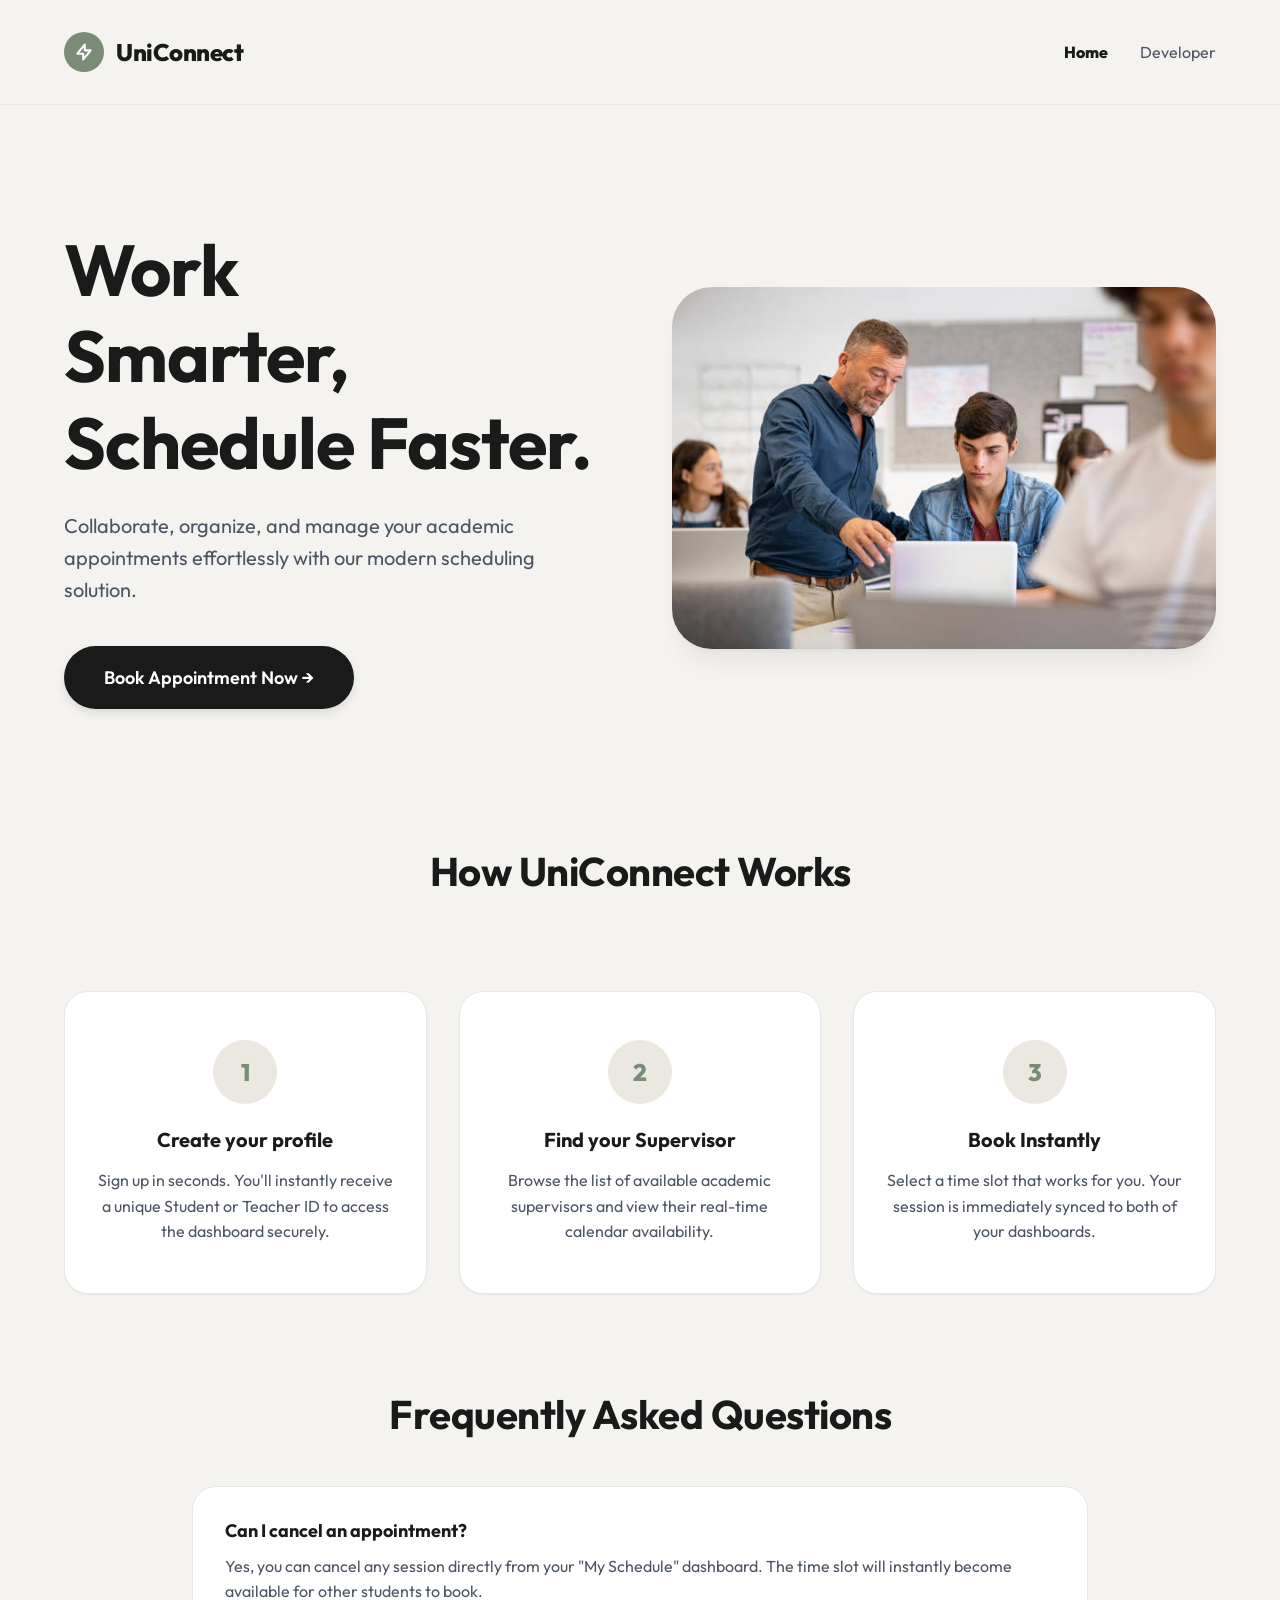
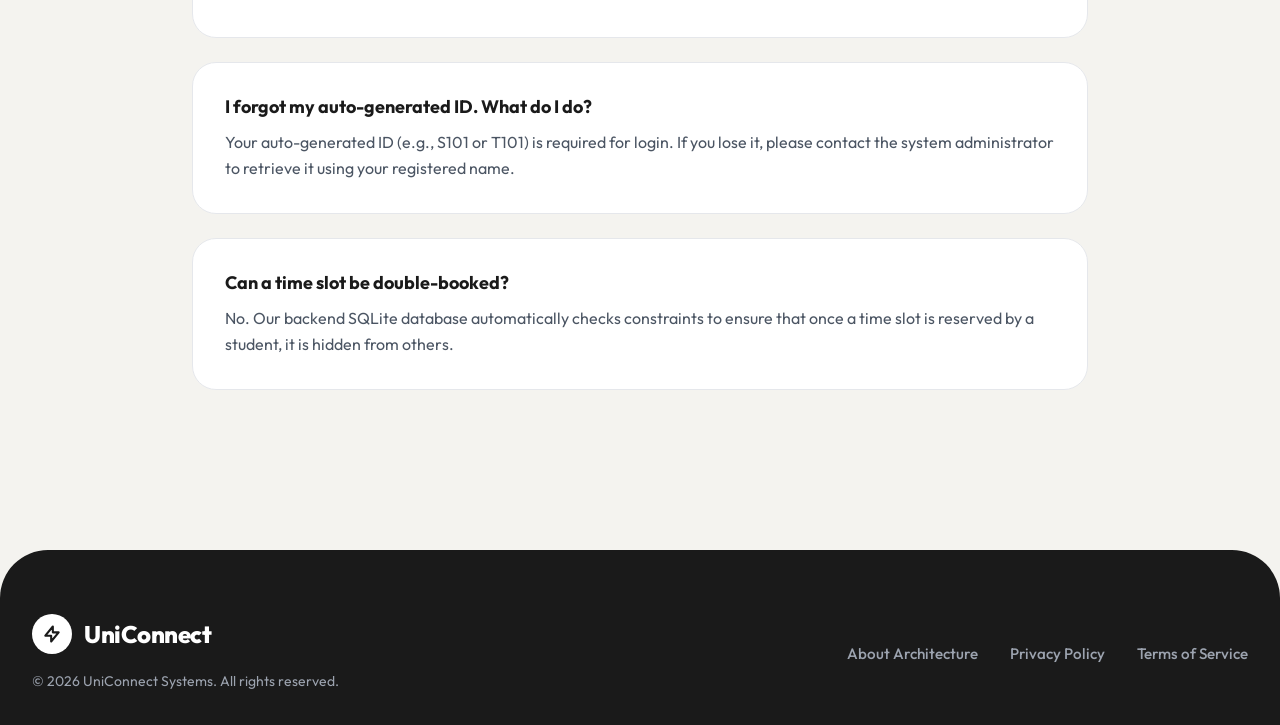
==== commit 3db07318: "changed to js" ====
--- a/views/index.html
+++ b/views/index.html
@@ -1,4 +1,3 @@
-
 <!doctype html>
 <html lang="en">
   <head>
@@ -13,7 +12,7 @@
       rel="stylesheet"
     />
 
-   <link rel="stylesheet" href="style.css">
+    <link rel="stylesheet" href="style.css" />
   </head>
   <body>
     <!-- Header Navigation -->
@@ -72,7 +71,6 @@
         >
           Developer
         </button>
-
       </nav>
       <div id="nav-guest" class="hidden">
         <button onclick="navigate('auth')" class="btn btn-primary">
@@ -123,6 +121,7 @@
             </p>
             <button
               onclick="handleHomeAction()"
+              id="heroaction-btn"
               class="btn btn-primary"
               style="padding: 1.25rem 2.5rem; font-size: 1.125rem"
             >
@@ -140,47 +139,68 @@
         </div>
 
         <!-- NEW: How Scheduling Works Section -->
-            <div style="margin-top: 4rem;">
-                <h2 class="section-title">How UniConnect Works</h2>
-                <div class="steps-grid">
-                    <div class="step-card">
-                        <div class="step-icon">1</div>
-                        <h4>Create your profile</h4>
-                        <p class="text-muted">Sign up in seconds. You'll instantly receive a unique Student or Teacher ID to access the dashboard securely.</p>
-                    </div>
-                    <div class="step-card">
-                        <div class="step-icon">2</div>
-                        <h4>Find your Supervisor</h4>
-                        <p class="text-muted">Browse the list of available academic supervisors and view their real-time calendar availability.</p>
-                    </div>
-                    <div class="step-card">
-                        <div class="step-icon">3</div>
-                        <h4>Book Instantly</h4>
-                        <p class="text-muted">Select a time slot that works for you. Your session is immediately synced to both of your dashboards.</p>
-                    </div>
-                </div>
-            </div>
-
-<!-- NEW: FAQs Section -->
-            <div style="margin-top: 4rem;">
-                <h2 class="section-title">Frequently Asked Questions</h2>
-                <div class="faq-grid">
-                    <div class="faq-item">
-                        <div class="faq-question">Can I cancel an appointment?</div>
-                        <div class="faq-answer">Yes, you can cancel any session directly from your "My Schedule" dashboard. The time slot will instantly become available for other students to book.</div>
-                    </div>
-                    <div class="faq-item">
-                        <div class="faq-question">I forgot my auto-generated ID. What do I do?</div>
-                        <div class="faq-answer">Your auto-generated ID (e.g., S101 or T101) is required for login. If you lose it, please contact the system administrator to retrieve it using your registered name.</div>
-                    </div>
-                    <div class="faq-item">
-                        <div class="faq-question">Can a time slot be double-booked?</div>
-                        <div class="faq-answer">No. Our backend SQLite database automatically checks constraints to ensure that once a time slot is reserved by a student, it is hidden from others.</div>
-                    </div>
-                </div>
-            </div>
-
-
+        <div style="margin-top: 4rem">
+          <h2 class="section-title">How UniConnect Works</h2>
+          <div class="steps-grid">
+            <div class="step-card">
+              <div class="step-icon">1</div>
+              <h4>Create your profile</h4>
+              <p class="text-muted">
+                Sign up in seconds. You'll instantly receive a unique Student or
+                Teacher ID to access the dashboard securely.
+              </p>
+            </div>
+            <div class="step-card">
+              <div class="step-icon">2</div>
+              <h4>Find your Supervisor</h4>
+              <p class="text-muted">
+                Browse the list of available academic supervisors and view their
+                real-time calendar availability.
+              </p>
+            </div>
+            <div class="step-card">
+              <div class="step-icon">3</div>
+              <h4>Book Instantly</h4>
+              <p class="text-muted">
+                Select a time slot that works for you. Your session is
+                immediately synced to both of your dashboards.
+              </p>
+            </div>
+          </div>
+        </div>
+
+        <!-- NEW: FAQs Section -->
+        <div style="margin-top: 4rem">
+          <h2 class="section-title">Frequently Asked Questions</h2>
+          <div class="faq-grid">
+            <div class="faq-item">
+              <div class="faq-question">Can I cancel an appointment?</div>
+              <div class="faq-answer">
+                Yes, you can cancel any session directly from your "My Schedule"
+                dashboard. The time slot will instantly become available for
+                other students to book.
+              </div>
+            </div>
+            <div class="faq-item">
+              <div class="faq-question">
+                I forgot my auto-generated ID. What do I do?
+              </div>
+              <div class="faq-answer">
+                Your auto-generated ID (e.g., S101 or T101) is required for
+                login. If you lose it, please contact the system administrator
+                to retrieve it using your registered name.
+              </div>
+            </div>
+            <div class="faq-item">
+              <div class="faq-question">Can a time slot be double-booked?</div>
+              <div class="faq-answer">
+                No. Our backend SQLite database automatically checks constraints
+                to ensure that once a time slot is reserved by a student, it is
+                hidden from others.
+              </div>
+            </div>
+          </div>
+        </div>
       </section>
 
       <!-- Auth Page -->
@@ -323,6 +343,25 @@
                 >Select Teacher</label
               ><select id="supervisor" required class="form-input"></select>
             </div>
+
+            <div style="margin-bottom: 2rem">
+              <label
+                style="
+                  font-weight: 700;
+                  padding-left: 1rem;
+                  display: block;
+                  margin-bottom: 0.5rem;
+                "
+                >2. Choose Date</label
+              >
+              <input
+                type="date"
+                id="booking-date"
+                required
+                class="form-input"
+              />
+            </div>
+
             <div style="margin-bottom: 2.5rem">
               <label
                 style="
@@ -415,53 +454,97 @@
         </div>
       </section>
 
-<!-- =========================================
+      <!-- =========================================
              DEVELOPER PAGE
              ========================================= -->
-        <section id="developer" class="page-section">
-            <div class="dev-card">
-                <div class="dev-header">
-                    <img src="IMG_2592.heic" alt="Code" class="dev-image">
-                    <div>
-                        <h2 style="font-size: 2.25rem; margin-bottom: 0.5rem;">Arif Nazir</h2>
-                        <div class="dev-subtitle">P2790927 Web Application Development</div>
-                        <p class="text-muted" style="margin-bottom: 1rem;">This application utilizes a Single Page Application (SPA) frontend architecture built with HTML5. It has been completely restyled using <strong>pure custom CSS</strong> to achieve a modern, rounded interface without external frameworks.</p>
-                        <p class="text-muted">The backend runs on a lightweight <strong>Deno</strong> server utilizing the <strong>Oak</strong> framework within an <strong>MVC</strong> (Model-View-Controller) structure, securely storing data within a local <strong>SQLite</strong> database.</p>
-                    </div>
-                </div>
-                
-                <hr class="dev-divider">
-                
-                <h3 style="font-size: 1.25rem; margin-bottom: 1.5rem;">MVC File Structure</h3>
-                <div class="sample-data">
-                    <p class="text-muted" style="font-size: 0.95rem;">The server logic is cleanly separated into specialized modules:</p>
-                    <div class="sample-tags">
-                        <span class="sample-tag">controllers/authController.ts</span>
-                        <span class="sample-tag">controllers/bookingController.ts</span>
-                        <span class="sample-tag">models/appointmentModel.ts</span>
-                        <span class="sample-tag">tools/database.ts</span>
-                        <span class="sample-tag">views/index.html</span>
-                    </div>
-                </div>
-            </div>
-        </section>
+      <section id="developer" class="page-section">
+        <div class="dev-card">
+          <div class="dev-header">
+            <img src="IMG_2592.heic" alt="Code" class="dev-image" />
+            <div>
+              <h2 style="font-size: 2.25rem; margin-bottom: 0.5rem">
+                Arif Nazir
+              </h2>
+              <div class="dev-subtitle">
+                P2790927 Web Application Development
+              </div>
+              <p class="text-muted" style="margin-bottom: 1rem">
+                This application utilizes a Single Page Application (SPA)
+                frontend architecture built with HTML5. It has been completely
+                restyled using <strong>pure custom CSS</strong> to achieve a
+                modern, rounded interface without external frameworks.
+              </p>
+              <p class="text-muted">
+                The backend runs on a lightweight <strong>Deno</strong> server
+                utilizing the <strong>Oak</strong> framework within an
+                <strong>MVC</strong> (Model-View-Controller) structure, securely
+                storing data within a local <strong>SQLite</strong> database.
+              </p>
+            </div>
+          </div>
+
+          <hr class="dev-divider" />
+
+          <h3 style="font-size: 1.25rem; margin-bottom: 1.5rem">
+            MVC File Structure
+          </h3>
+          <div class="sample-data">
+            <p class="text-muted" style="font-size: 0.95rem">
+              The server logic is cleanly separated into specialized modules:
+            </p>
+            <div class="sample-tags">
+              <span class="sample-tag">controllers/authController.ts</span>
+              <span class="sample-tag">controllers/bookingController.ts</span>
+              <span class="sample-tag">models/appointmentModel.ts</span>
+              <span class="sample-tag">tools/database.ts</span>
+              <span class="sample-tag">views/index.html</span>
+            </div>
+          </div>
+        </div>
+      </section>
     </main>
 
     <footer>
-        <div class="footer-content">
-            <div>
-                <div class="logo" style="color: white; margin-bottom: 1rem;">
-                    <div class="logo-icon" style="background: white; color: var(--primary);"><svg xmlns="http://www.w3.org/2000/svg" fill="none" viewBox="0 0 24 24" stroke="currentColor" stroke-width="2.5"><path stroke-linecap="round" stroke-linejoin="round" d="M13 10V3L4 14h7v7l9-11h-7z"/></svg></div>
-                    <span>UniConnect</span>
-                </div>
-                <p style="color: #9ca3af; font-size: 0.875rem;">©️ 2026 UniConnect Systems. All rights reserved.</p>
-            </div>
-            <div class="footer-links">
-                <a href="#" onclick="event.preventDefault(); navigate('developer');">About Architecture</a>
-                <a href="#">Privacy Policy</a>
-                <a href="#">Terms of Service</a>
-            </div>
-        </div>
+      <div class="footer-content">
+        <div>
+          <div class="logo" style="color: white; margin-bottom: 1rem">
+            <div
+              class="logo-icon"
+              style="background: white; color: var(--primary)"
+            >
+              <svg
+                xmlns="http://www.w3.org/2000/svg"
+                fill="none"
+                viewBox="0 0 24 24"
+                stroke="currentColor"
+                stroke-width="2.5"
+              >
+                <path
+                  stroke-linecap="round"
+                  stroke-linejoin="round"
+                  d="M13 10V3L4 14h7v7l9-11h-7z"
+                />
+              </svg>
+            </div>
+            <span>UniConnect</span>
+          </div>
+          <p style="color: #9ca3af; font-size: 0.875rem">
+            ©️ 2026 UniConnect Systems. All rights reserved.
+          </p>
+        </div>
+        <div class="footer-links">
+          <a
+            href="#"
+            onclick="
+              event.preventDefault();
+              navigate('developer');
+            "
+            >About Architecture</a
+          >
+          <a href="#">Privacy Policy</a>
+          <a href="#">Terms of Service</a>
+        </div>
+      </div>
     </footer>
 
     <!-- Modals -->
--- a/views/style.css
+++ b/views/style.css
@@ -1,541 +1,683 @@
-
-      /* =========================================
+/* =========================================
            CSS VARIABLES & RESET
            ========================================= */
-      :root {
-        --bg-color: #f4f3ef;
-        --surface: #ffffff;
-        --surface-alt: #eae8e1;
-        --primary: #1a1a1a;
-        --primary-hover: #2d2d2d;
-        --accent: #7a8c76;
-        --text-main: #1a1a1a;
-        --text-muted: #4b5563;
-        --text-light: #9ca3af;
-        --border-color: #e5e7eb;
-        --radius-pill: 9999px;
-        --radius-xl: 1.5rem;
-        --radius-2xl: 2.5rem;
-        --shadow-sm: 0 1px 2px 0 rgb(0 0 0 / 0.05);
-        --shadow-md:
-          0 4px 6px -1px rgb(0 0 0 / 0.1), 0 2px 4px -2px rgb(0 0 0 / 0.1);
-        --shadow-lg:
-          0 10px 15px -3px rgb(0 0 0 / 0.1), 0 4px 6px -4px rgb(0 0 0 / 0.1);
-        --shadow-xl:
-          0 20px 25px -5px rgb(0 0 0 / 0.05), 0 8px 10px -6px rgb(0 0 0 / 0.05);
-      }
-
-      * {
-        margin: 0;
-        padding: 0;
-        box-sizing: border-box;
-      }
-      body {
-        font-family: "Outfit", sans-serif;
-        background-color: var(--bg-color);
-        color: var(--text-main);
-        min-height: 100vh;
-        display: flex;
-        flex-direction: column;
-      }
-
-      ::-webkit-scrollbar {
-        width: 6px;
-      }
-      ::-webkit-scrollbar-track {
-        background: var(--bg-color);
-      }
-      ::-webkit-scrollbar-thumb {
-        background: #d1cec5;
-        border-radius: 10px;
-      }
-
-      h1,
-      h2,
-      h3,
-      h4 {
-        font-weight: 700;
-        line-height: 1.2;
-      }
-      p {
-        line-height: 1.6;
-      }
-      .text-muted {
-        color: var(--text-muted);
-      }
-      .hidden {
-        display: none !important;
-      }
-
-      .container {
-        width: 100%;
-        max-width: 1400px;
-        margin: 0 auto;
-        padding: 0 2rem;
-      }
-      @media (min-width: 640px) {
-        .container {
-          padding: 0 4rem;
-        }
-      }
-      main.container {
-        flex-grow: 1;
-        padding-bottom: 4rem;
-        padding-top: 2rem;
-      }
-
-      /* =========================================
+:root {
+  --bg-color: #f4f3ef;
+  --surface: #ffffff;
+  --surface-alt: #eae8e1;
+  --primary: #1a1a1a;
+  --primary-hover: #2d2d2d;
+  --accent: #7a8c76;
+  --text-main: #1a1a1a;
+  --text-muted: #4b5563;
+  --text-light: #9ca3af;
+  --border-color: #e5e7eb;
+  --radius-pill: 9999px;
+  --radius-xl: 1.5rem;
+  --radius-2xl: 2.5rem;
+  --shadow-sm: 0 1px 2px 0 rgb(0 0 0 / 0.05);
+  --shadow-md: 0 4px 6px -1px rgb(0 0 0 / 0.1), 0 2px 4px -2px rgb(0 0 0 / 0.1);
+  --shadow-lg:
+    0 10px 15px -3px rgb(0 0 0 / 0.1), 0 4px 6px -4px rgb(0 0 0 / 0.1);
+  --shadow-xl:
+    0 20px 25px -5px rgb(0 0 0 / 0.05), 0 8px 10px -6px rgb(0 0 0 / 0.05);
+}
+
+* {
+  margin: 0;
+  padding: 0;
+  box-sizing: border-box;
+}
+body {
+  font-family: "Outfit", sans-serif;
+  background-color: var(--bg-color);
+  color: var(--text-main);
+  min-height: 100vh;
+  display: flex;
+  flex-direction: column;
+}
+
+::-webkit-scrollbar {
+  width: 6px;
+}
+::-webkit-scrollbar-track {
+  background: var(--bg-color);
+}
+::-webkit-scrollbar-thumb {
+  background: #d1cec5;
+  border-radius: 10px;
+}
+
+h1,
+h2,
+h3,
+h4 {
+  font-weight: 700;
+  line-height: 1.2;
+}
+p {
+  line-height: 1.6;
+}
+.text-muted {
+  color: var(--text-muted);
+}
+.hidden {
+  display: none !important;
+}
+
+.container {
+  width: 100%;
+  max-width: 1400px;
+  margin: 0 auto;
+  padding: 0 2rem;
+}
+@media (min-width: 640px) {
+  .container {
+    padding: 0 4rem;
+  }
+}
+main.container {
+  flex-grow: 1;
+  padding-bottom: 4rem;
+  padding-top: 2rem;
+}
+
+/* =========================================
            HEADER & NAVIGATION
            ========================================= */
-      header {
-        position: sticky;
-        top: 0;
-        z-index: 50;
-        background: rgba(244, 243, 239, 0.95);
-        backdrop-filter: blur(12px);
-        display: flex;
-        justify-content: space-between;
-        align-items: center;
-        padding: 1.5rem 2rem; /* Fixed spacing */
-        margin-bottom: 1rem;
-        border-bottom: 1px solid rgba(0, 0, 0, 0.05);
-      }
-      @media (min-width: 640px) {
-        header {
-          padding: 2rem 4rem;
-        }
-      }
-
-      .logo {
-        display: flex;
-        align-items: center;
-        gap: 0.75rem;
-        cursor: pointer;
-        font-size: 1.5rem;
-        font-weight: 800;
-        letter-spacing: -0.5px;
-      }
-
-      .logo-icon svg{
-        width: 1.25rem;
-        height: 1.25rem;
-      }
-      .logo-icon {
-        width: 2.5rem;
-        height: 2.5rem;
-        border-radius: 50%;
-        background: var(--accent);
-        display: flex;
-        align-items: center;
-        justify-content: center;
-        color: white;
-      }
-
-      .nav-links {
-        display: flex;
-        gap: 2rem;
-        font-size: 1rem;
-        font-weight: 600;
-        color: var(--text-muted);
-      }
-      .nav-btn {
-        background: none;
-        border: none;
-        cursor: pointer;
-        font-family: inherit;
-        font-size: inherit;
-        color: inherit;
-        transition: all 0.2s ease;
-      }
-      .nav-btn:hover,
-      .nav-btn.active {
-        color: var(--primary);
-        font-weight: 800;
-      }
-
-      .user-badge {
-        display: flex;
-        align-items: center;
-        gap: 1rem;
-        background: var(--surface);
-        padding: 0.5rem 0.5rem 0.5rem 1.25rem;
-        border-radius: var(--radius-pill);
-        border: 1px solid var(--border-color);
-        font-size: 0.875rem;
-        font-weight: 600;
-        box-shadow: var(--shadow-sm);
-      }
-      .btn-logout {
-        background: #fef2f2;
-        color: #dc2626;
-        border: none;
-        padding: 0.5rem 1.25rem;
-        border-radius: var(--radius-pill);
-        cursor: pointer;
-        font-weight: 700;
-        font-family: inherit;
-        font-size: 0.875rem;
-        transition: background 0.2s ease;
-      }
-      .btn-logout:hover {
-        background: #fee2e2;
-      }
-
-      /* =========================================
+header {
+  position: sticky;
+  top: 0;
+  z-index: 50;
+  background: rgba(244, 243, 239, 0.95);
+  backdrop-filter: blur(12px);
+  display: flex;
+  justify-content: space-between;
+  align-items: center;
+  padding: 1.5rem 2rem; /* Fixed spacing */
+  margin-bottom: 1rem;
+  border-bottom: 1px solid rgba(0, 0, 0, 0.05);
+}
+@media (min-width: 640px) {
+  header {
+    padding: 2rem 4rem;
+  }
+}
+
+.logo {
+  display: flex;
+  align-items: center;
+  gap: 0.75rem;
+  cursor: pointer;
+  font-size: 1.5rem;
+  font-weight: 800;
+  letter-spacing: -0.5px;
+}
+
+.logo-icon svg {
+  width: 1.25rem;
+  height: 1.25rem;
+}
+.logo-icon {
+  width: 2.5rem;
+  height: 2.5rem;
+  border-radius: 50%;
+  background: var(--accent);
+  display: flex;
+  align-items: center;
+  justify-content: center;
+  color: white;
+}
+
+.nav-links {
+  display: flex;
+  gap: 2rem;
+  font-size: 1rem;
+  font-weight: 600;
+  color: var(--text-muted);
+}
+.nav-btn {
+  background: none;
+  border: none;
+  cursor: pointer;
+  font-family: inherit;
+  font-size: inherit;
+  color: inherit;
+  transition: all 0.2s ease;
+}
+.nav-btn:hover,
+.nav-btn.active {
+  color: var(--primary);
+  font-weight: 800;
+}
+
+.user-badge {
+  display: flex;
+  align-items: center;
+  gap: 1rem;
+  background: var(--surface);
+  padding: 0.5rem 0.5rem 0.5rem 1.25rem;
+  border-radius: var(--radius-pill);
+  border: 1px solid var(--border-color);
+  font-size: 0.875rem;
+  font-weight: 600;
+  box-shadow: var(--shadow-sm);
+}
+.btn-logout {
+  background: #fef2f2;
+  color: #dc2626;
+  border: none;
+  padding: 0.5rem 1.25rem;
+  border-radius: var(--radius-pill);
+  cursor: pointer;
+  font-weight: 700;
+  font-family: inherit;
+  font-size: 0.875rem;
+  transition: background 0.2s ease;
+}
+.btn-logout:hover {
+  background: #fee2e2;
+}
+
+/* =========================================
            BUTTONS & FORMS
            ========================================= */
-      .btn {
-        display: inline-flex;
-        align-items: center;
-        justify-content: center;
-        gap: 0.5rem;
-        padding: 0.875rem 1.75rem;
-        border-radius: var(--radius-pill);
-        font-family: inherit;
-        font-size: 1rem;
-        font-weight: 600;
-        cursor: pointer;
-        border: none;
-        transition: all 0.2s ease;
-      }
-      .btn-primary {
-        background: var(--primary);
-        color: white;
-        box-shadow: 0 4px 10px rgba(0, 0, 0, 0.1);
-      }
-      .btn-primary:hover {
-        background: var(--primary-hover);
-        transform: translateY(-2px);
-        box-shadow: 0 6px 15px rgba(0, 0, 0, 0.15);
-      }
-      .btn-full {
-        width: 100%;
-        padding: 1.25rem;
-        font-size: 1.125rem;
-      }
-
-      .page-section {
-        display: none;
-        opacity: 0;
-      }
-      .page-section.active {
-        display: block;
-        opacity: 1;
-        animation: fadeUp 0.5s ease forwards;
-      }
-      @keyframes fadeUp {
-        from {
-          opacity: 0;
-          transform: translateY(15px);
-        }
-        to {
-          opacity: 1;
-          transform: translateY(0);
-        }
-      }
-
-      .form-card {
-        background: var(--surface);
-        border-radius: var(--radius-2xl);
-        padding: 3rem;
-        box-shadow: var(--shadow-xl);
-        border: 1px solid var(--border-color);
-        position: relative;
-        overflow: hidden;
-      }
-      .form-input {
-        width: 100%;
-        background: var(--surface-alt);
-        color: var(--primary);
-        padding: 1.25rem 1.5rem;
-        border-radius: var(--radius-pill);
-        border: 2px solid transparent;
-        outline: none;
-        font-family: inherit;
-        font-weight: 600;
-        font-size: 1rem;
-        transition: border 0.3s ease;
-      }
-      .form-input:focus {
-        border-color: var(--accent);
-      }
-      select.form-input {
-        background-image: url("data:image/svg+xml;charset=UTF-8,%3csvg xmlns='http://www.w3.org/2000/svg' viewBox='0 0 24 24' fill='none' stroke='currentColor' stroke-width='2' stroke-linecap='round' stroke-linejoin='round'%3e%3cpolyline points='6 9 12 15 18 9'%3e%3c/polyline%3e%3c/svg%3e");
-        background-repeat: no-repeat;
-        background-position: right 1.5rem center;
-        background-size: 1em;
-        cursor: pointer;
-        -webkit-appearance: none;
-        appearance: none;
-      }
-
-      .auth-tabs {
-        display: flex;
-        background: var(--surface-alt);
-        padding: 0.5rem;
-        border-radius: var(--radius-pill);
-        margin-bottom: 2.5rem;
-      }
-      .auth-tab {
-        flex: 1;
-        text-align: center;
-        padding: 0.875rem;
-        border-radius: var(--radius-pill);
-        font-weight: 700;
-        cursor: pointer;
-        color: var(--text-muted);
-        transition: all 0.3s ease;
-      }
-      .auth-tab.active {
-        background: var(--surface);
-        color: var(--primary);
-        box-shadow: var(--shadow-sm);
-      }
-      .role-selector {
-        display: flex;
-        gap: 1rem;
-        margin-bottom: 2rem;
-      }
-      .role-option {
-        flex: 1;
-        text-align: center;
-        padding: 1.25rem;
-        border: 2px solid var(--surface-alt);
-        border-radius: 1rem;
-        cursor: pointer;
-        font-weight: 700;
-        color: var(--text-muted);
-        transition: all 0.3s ease;
-      }
-      .role-option.selected {
-        border-color: var(--primary);
-        background: var(--surface-alt);
-        color: var(--primary);
-      }
-
-      .slots-grid {
-        display: grid;
-        grid-template-columns: repeat(3, 1fr);
-        gap: 1rem;
-        background: rgba(234, 232, 225, 0.5);
-        padding: 1.5rem;
-        border-radius: 1.5rem;
-        border: 1px solid var(--border-color);
-      }
-      .slot-pill {
-        background: var(--surface);
-        color: #374151;
-        font-weight: 700;
-        text-align: center;
-        padding: 1rem;
-        border-radius: var(--radius-pill);
-        cursor: pointer;
-        border: 1px solid var(--border-color);
-        font-size: 0.875rem;
-        transition: all 0.2s ease;
-      }
-      .slot-pill:hover {
-        background: #e0ddd4;
-      }
-      .slot-pill.selected {
-        background: var(--primary);
-        color: white;
-        border-color: var(--primary);
-      }
-
-      /* =========================================
+.btn {
+  display: inline-flex;
+  align-items: center;
+  justify-content: center;
+  gap: 0.5rem;
+  padding: 0.875rem 1.75rem;
+  border-radius: var(--radius-pill);
+  font-family: inherit;
+  font-size: 1rem;
+  font-weight: 600;
+  cursor: pointer;
+  border: none;
+  transition: all 0.2s ease;
+}
+.btn-primary {
+  background: var(--primary);
+  color: white;
+  box-shadow: 0 4px 10px rgba(0, 0, 0, 0.1);
+}
+.btn-primary:hover {
+  background: var(--primary-hover);
+  transform: translateY(-2px);
+  box-shadow: 0 6px 15px rgba(0, 0, 0, 0.15);
+}
+.btn-full {
+  width: 100%;
+  padding: 1.25rem;
+  font-size: 1.125rem;
+}
+
+.page-section {
+  display: none;
+  opacity: 0;
+}
+.page-section.active {
+  display: block;
+  opacity: 1;
+  animation: fadeUp 0.5s ease forwards;
+}
+@keyframes fadeUp {
+  from {
+    opacity: 0;
+    transform: translateY(15px);
+  }
+  to {
+    opacity: 1;
+    transform: translateY(0);
+  }
+}
+
+.form-card {
+  background: var(--surface);
+  border-radius: var(--radius-2xl);
+  padding: 3rem;
+  box-shadow: var(--shadow-xl);
+  border: 1px solid var(--border-color);
+  position: relative;
+  overflow: hidden;
+}
+.form-input {
+  width: 100%;
+  background: var(--surface-alt);
+  color: var(--primary);
+  padding: 1.25rem 1.5rem;
+  border-radius: var(--radius-pill);
+  border: 2px solid transparent;
+  outline: none;
+  font-family: inherit;
+  font-weight: 600;
+  font-size: 1rem;
+  transition: border 0.3s ease;
+}
+.form-input:focus {
+  border-color: var(--accent);
+}
+select.form-input {
+  background-image: url("data:image/svg+xml;charset=UTF-8,%3csvg xmlns='http://www.w3.org/2000/svg' viewBox='0 0 24 24' fill='none' stroke='currentColor' stroke-width='2' stroke-linecap='round' stroke-linejoin='round'%3e%3cpolyline points='6 9 12 15 18 9'%3e%3c/polyline%3e%3c/svg%3e");
+  background-repeat: no-repeat;
+  background-position: right 1.5rem center;
+  background-size: 1em;
+  cursor: pointer;
+  -webkit-appearance: none;
+  appearance: none;
+}
+
+.auth-tabs {
+  display: flex;
+  background: var(--surface-alt);
+  padding: 0.5rem;
+  border-radius: var(--radius-pill);
+  margin-bottom: 2.5rem;
+}
+.auth-tab {
+  flex: 1;
+  text-align: center;
+  padding: 0.875rem;
+  border-radius: var(--radius-pill);
+  font-weight: 700;
+  cursor: pointer;
+  color: var(--text-muted);
+  transition: all 0.3s ease;
+}
+.auth-tab.active {
+  background: var(--surface);
+  color: var(--primary);
+  box-shadow: var(--shadow-sm);
+}
+.role-selector {
+  display: flex;
+  gap: 1rem;
+  margin-bottom: 2rem;
+}
+.role-option {
+  flex: 1;
+  text-align: center;
+  padding: 1.25rem;
+  border: 2px solid var(--surface-alt);
+  border-radius: 1rem;
+  cursor: pointer;
+  font-weight: 700;
+  color: var(--text-muted);
+  transition: all 0.3s ease;
+}
+.role-option.selected {
+  border-color: var(--primary);
+  background: var(--surface-alt);
+  color: var(--primary);
+}
+
+.slots-grid {
+  display: grid;
+  grid-template-columns: repeat(3, 1fr);
+  gap: 1rem;
+  background: rgba(234, 232, 225, 0.5);
+  padding: 1.5rem;
+  border-radius: 1.5rem;
+  border: 1px solid var(--border-color);
+}
+.slot-pill {
+  background: var(--surface);
+  color: #374151;
+  font-weight: 700;
+  text-align: center;
+  padding: 1rem;
+  border-radius: var(--radius-pill);
+  cursor: pointer;
+  border: 1px solid var(--border-color);
+  font-size: 0.875rem;
+  transition: all 0.2s ease;
+}
+.slot-pill:hover {
+  background: #e0ddd4;
+}
+.slot-pill.selected {
+  background: var(--primary);
+  color: white;
+  border-color: var(--primary);
+}
+
+/* =========================================
            APPOINTMENT CARDS (FIXED STYLING)
            ========================================= */
-      .appointments-grid {
-        display: grid;
-        grid-template-columns: 1fr;
-        gap: 1.5rem;
-      }
-      @media (min-width: 768px) {
-        .appointments-grid {
-          grid-template-columns: repeat(2, 1fr);
-        }
-      }
-      @media (min-width: 1024px) {
-        .appointments-grid {
-          grid-template-columns: repeat(3, 1fr);
-        }
-      }
-
-      .appointment-card {
-        background: var(--surface);
-        padding: 2rem;
-        border-radius: var(--radius-xl);
-        box-shadow: var(--shadow-md);
-        border: 1px solid var(--border-color);
-        position: relative;
-        overflow: hidden; /* Fixes border radius cutting off */
-        transition:
-          transform 0.3s ease,
-          box-shadow 0.3s ease;
-        display: flex;
-        flex-direction: column;
-        justify-content: space-between;
-      }
-      .appointment-card:hover {
-        transform: translateY(-5px);
-        box-shadow: var(--shadow-lg);
-      }
-
-      .card-accent-bar {
-        position: absolute;
-        top: 0;
-        left: 0;
-        width: 0.5rem;
-        height: 100%;
-        background: var(--accent);
-      }
-      .card-top {
-        display: flex;
-        justify-content: space-between;
-        align-items: center;
-        margin-bottom: 1.25rem;
-      }
-      .badge-slot {
-        background: var(--surface-alt);
-        padding: 0.35rem 1rem;
-        border-radius: var(--radius-pill);
-        font-size: 0.875rem;
-        font-weight: 800;
-        color: var(--primary);
-      }
-      .badge-id {
-        background: #f9fafb;
-        border: 1px solid var(--border-color);
-        padding: 0.25rem 0.75rem;
-        border-radius: var(--radius-pill);
-        font-size: 0.75rem;
-        font-weight: 700;
-        color: var(--text-light);
-      }
-      .card-content h4 {
-        font-size: 1.5rem;
-        margin-bottom: 0.25rem;
-        color: var(--primary);
-      }
-      .card-content p {
-        color: var(--text-muted);
-        font-size: 0.95rem;
-        font-weight: 500;
-        margin-bottom: 1rem;
-      }
-
-      .btn-cancel {
-        width: 100%;
-        padding: 1rem;
-        border-radius: var(--radius-pill);
-        border: 2px solid var(--surface-alt);
-        background: transparent;
-        color: var(--text-muted);
-        font-weight: 700;
-        cursor: pointer;
-        margin-top: 1.5rem;
-        transition: all 0.3s ease; /* Fixed Hover Transition */
-      }
-      .btn-cancel:hover {
-        background: #fef2f2;
-        color: #dc2626;
-        border-color: #fecaca;
-      }
+.appointments-grid {
+  display: grid;
+  grid-template-columns: 1fr;
+  gap: 1.5rem;
+}
+@media (min-width: 768px) {
+  .appointments-grid {
+    grid-template-columns: repeat(2, 1fr);
+  }
+}
+@media (min-width: 1024px) {
+  .appointments-grid {
+    grid-template-columns: repeat(3, 1fr);
+  }
+}
+
+.appointment-card {
+  background: var(--surface);
+  padding: 2rem;
+  border-radius: var(--radius-xl);
+  box-shadow: var(--shadow-md);
+  border: 1px solid var(--border-color);
+  position: relative;
+  overflow: hidden; /* Fixes border radius cutting off */
+  transition:
+    transform 0.3s ease,
+    box-shadow 0.3s ease;
+  display: flex;
+  flex-direction: column;
+  justify-content: space-between;
+}
+.appointment-card:hover {
+  transform: translateY(-5px);
+  box-shadow: var(--shadow-lg);
+}
+
+.card-accent-bar {
+  position: absolute;
+  top: 0;
+  left: 0;
+  width: 0.5rem;
+  height: 100%;
+  background: var(--accent);
+}
+.card-top {
+  display: flex;
+  justify-content: space-between;
+  align-items: center;
+  margin-bottom: 1.25rem;
+}
+.badge-slot {
+  background: var(--surface-alt);
+  padding: 0.35rem 1rem;
+  border-radius: var(--radius-pill);
+  font-size: 0.875rem;
+  font-weight: 800;
+  color: var(--primary);
+}
+.badge-id {
+  background: #f9fafb;
+  border: 1px solid var(--border-color);
+  padding: 0.25rem 0.75rem;
+  border-radius: var(--radius-pill);
+  font-size: 0.75rem;
+  font-weight: 700;
+  color: var(--text-light);
+}
+.card-content h4 {
+  font-size: 1.5rem;
+  margin-bottom: 0.25rem;
+  color: var(--primary);
+}
+.card-content p {
+  color: var(--text-muted);
+  font-size: 0.95rem;
+  font-weight: 500;
+  margin-bottom: 1rem;
+}
+
+.btn-cancel {
+  width: 100%;
+  padding: 1rem;
+  border-radius: var(--radius-pill);
+  border: 2px solid var(--surface-alt);
+  background: transparent;
+  color: var(--text-muted);
+  font-weight: 700;
+  cursor: pointer;
+  margin-top: 1.5rem;
+  transition: all 0.3s ease; /* Fixed Hover Transition */
+}
+.btn-cancel:hover {
+  background: #fef2f2;
+  color: #dc2626;
+  border-color: #fecaca;
+}
 
 /* How It Works Grid */
-        .steps-grid { display: grid; grid-template-columns: 1fr; gap: 2rem; margin: 6rem 0; }
-        @media (min-width: 768px) { .steps-grid { grid-template-columns: repeat(3, 1fr); } }
-        .step-card { background: var(--surface); padding: 3rem 2rem; border-radius: var(--radius-xl); box-shadow: var(--shadow-sm); border: 1px solid var(--border-color); text-align: center; transition: transform 0.3s ease; }
-        .step-card:hover { transform: translateY(-5px); box-shadow: var(--shadow-md); }
-        .step-icon { width: 4rem; height: 4rem; background: var(--surface-alt); border-radius: 50%; display: flex; align-items: center; justify-content: center; margin: 0 auto 1.5rem; color: var(--accent); font-size: 1.5rem; font-weight: 800; }
-        .step-card h4 { font-size: 1.25rem; margin-bottom: 1rem; }
-
-   .section-title { 
-font-size: 2.5rem; 
-text-align: center; 
-margin-bottom: 3rem; 
-color: var(--primary); 
-letter-spacing: -0.5px; 
+.steps-grid {
+  display: grid;
+  grid-template-columns: 1fr;
+  gap: 2rem;
+  margin: 6rem 0;
+}
+@media (min-width: 768px) {
+  .steps-grid {
+    grid-template-columns: repeat(3, 1fr);
+  }
+}
+.step-card {
+  background: var(--surface);
+  padding: 3rem 2rem;
+  border-radius: var(--radius-xl);
+  box-shadow: var(--shadow-sm);
+  border: 1px solid var(--border-color);
+  text-align: center;
+  transition: transform 0.3s ease;
+}
+.step-card:hover {
+  transform: translateY(-5px);
+  box-shadow: var(--shadow-md);
+}
+.step-icon {
+  width: 4rem;
+  height: 4rem;
+  background: var(--surface-alt);
+  border-radius: 50%;
+  display: flex;
+  align-items: center;
+  justify-content: center;
+  margin: 0 auto 1.5rem;
+  color: var(--accent);
+  font-size: 1.5rem;
+  font-weight: 800;
+}
+.step-card h4 {
+  font-size: 1.25rem;
+  margin-bottom: 1rem;
+}
+
+.section-title {
+  font-size: 2.5rem;
+  text-align: center;
+  margin-bottom: 3rem;
+  color: var(--primary);
+  letter-spacing: -0.5px;
 }
 
 /* FAQs */
-        .faq-grid { display: grid; grid-template-columns: 1fr; gap: 1.5rem; max-width: 56rem; margin: 0 auto 6rem; }
-        .faq-item { background: var(--surface); padding: 2rem; border-radius: var(--radius-xl); border: 1px solid var(--border-color); transition: box-shadow 0.3s ease;}
-        .faq-item:hover { box-shadow: var(--shadow-sm); }
-        .faq-question { font-weight: 700; font-size: 1.125rem; color: var(--primary); margin-bottom: 0.75rem; }
-        .faq-answer { color: var(--text-muted); font-size: 1rem; line-height: 1.6; }
-
-.dev-card { max-width: 48rem; margin: 0 auto; background: var(--surface); border-radius: var(--radius-2xl); padding: 3rem; box-shadow: var(--shadow-xl); border: 1px solid var(--border-color); }
-        .dev-header { display: flex; flex-direction: column; align-items: center; gap: 2.5rem; text-align: center; }
-        @media (min-width: 640px) { .dev-header { flex-direction: row; align-items: flex-start; text-align: left; } }
-        .dev-image { width: 9rem; height: 18rem; border-radius: 20px; object-fit: cover; box-shadow: var(--shadow-md); border: 4px solid var(--surface-alt); }
-        .dev-subtitle { color: var(--accent); font-weight: 800; font-size: 0.875rem; text-transform: uppercase; letter-spacing: 0.05em; margin-bottom: 1rem; }
-        .dev-divider { border: 0; border-top: 1px solid var(--border-color); margin: 2.5rem 0; }
-        .sample-data { background: var(--surface-alt); padding: 2rem; border-radius: 1.5rem; }
-        .sample-tags { display: flex; flex-wrap: wrap; gap: 1rem; margin-top: 1rem; }
-        .sample-tag { background: var(--surface); padding: 0.75rem 1.25rem; border-radius: var(--radius-pill); font-size: 0.95rem; font-weight: 700; box-shadow: var(--shadow-sm); border: 1px solid var(--border-color);}
+.faq-grid {
+  display: grid;
+  grid-template-columns: 1fr;
+  gap: 1.5rem;
+  max-width: 56rem;
+  margin: 0 auto 6rem;
+}
+.faq-item {
+  background: var(--surface);
+  padding: 2rem;
+  border-radius: var(--radius-xl);
+  border: 1px solid var(--border-color);
+  transition: box-shadow 0.3s ease;
+}
+.faq-item:hover {
+  box-shadow: var(--shadow-sm);
+}
+.faq-question {
+  font-weight: 700;
+  font-size: 1.125rem;
+  color: var(--primary);
+  margin-bottom: 0.75rem;
+}
+.faq-answer {
+  color: var(--text-muted);
+  font-size: 1rem;
+  line-height: 1.6;
+}
+
+.dev-card {
+  max-width: 48rem;
+  margin: 0 auto;
+  background: var(--surface);
+  border-radius: var(--radius-2xl);
+  padding: 3rem;
+  box-shadow: var(--shadow-xl);
+  border: 1px solid var(--border-color);
+}
+.dev-header {
+  display: flex;
+  flex-direction: column;
+  align-items: center;
+  gap: 2.5rem;
+  text-align: center;
+}
+@media (min-width: 640px) {
+  .dev-header {
+    flex-direction: row;
+    align-items: flex-start;
+    text-align: left;
+  }
+}
+.dev-image {
+  width: 9rem;
+  height: 18rem;
+  border-radius: 20px;
+  object-fit: cover;
+  box-shadow: var(--shadow-md);
+  border: 4px solid var(--surface-alt);
+}
+.dev-subtitle {
+  color: var(--accent);
+  font-weight: 800;
+  font-size: 0.875rem;
+  text-transform: uppercase;
+  letter-spacing: 0.05em;
+  margin-bottom: 1rem;
+}
+.dev-divider {
+  border: 0;
+  border-top: 1px solid var(--border-color);
+  margin: 2.5rem 0;
+}
+.sample-data {
+  background: var(--surface-alt);
+  padding: 2rem;
+  border-radius: 1.5rem;
+}
+.sample-tags {
+  display: flex;
+  flex-wrap: wrap;
+  gap: 1rem;
+  margin-top: 1rem;
+}
+.sample-tag {
+  background: var(--surface);
+  padding: 0.75rem 1.25rem;
+  border-radius: var(--radius-pill);
+  font-size: 0.95rem;
+  font-weight: 700;
+  box-shadow: var(--shadow-sm);
+  border: 1px solid var(--border-color);
+}
 
 /* Footer */
-        footer { background: var(--primary); color: white; padding: 4rem 2rem 2rem; border-top-left-radius: 3rem; border-top-right-radius: 3rem; margin-top: auto; }
-        .footer-content { max-width: 1400px; margin: 0 auto; display: flex; flex-direction: column; gap: 2rem; align-items: center; text-align: center; }
-        @media (min-width: 768px) { .footer-content { flex-direction: row; justify-content: space-between; text-align: left; } }
-        .footer-links { display: flex; gap: 2rem; }
-        .footer-links a { color: #9ca3af; text-decoration: none; transition: color 0.2s ease; font-size: 0.95rem; font-weight: 500; }
-        .footer-links a:hover { color: white; }
-        
-
-      /* =========================================
+footer {
+  background: var(--primary);
+  color: white;
+  padding: 4rem 2rem 2rem;
+  border-top-left-radius: 3rem;
+  border-top-right-radius: 3rem;
+  margin-top: auto;
+}
+.footer-content {
+  max-width: 1400px;
+  margin: 0 auto;
+  display: flex;
+  flex-direction: column;
+  gap: 2rem;
+  align-items: center;
+  text-align: center;
+}
+@media (min-width: 768px) {
+  .footer-content {
+    flex-direction: row;
+    justify-content: space-between;
+    text-align: left;
+  }
+}
+.footer-links {
+  display: flex;
+  gap: 2rem;
+}
+.footer-links a {
+  color: #9ca3af;
+  text-decoration: none;
+  transition: color 0.2s ease;
+  font-size: 0.95rem;
+  font-weight: 500;
+}
+.footer-links a:hover {
+  color: white;
+}
+
+/* =========================================
            ALERTS & MODALS
            ========================================= */
-      .msg-box {
-        padding: 1.25rem;
-        border-radius: 1rem;
-        font-size: 0.95rem;
-        font-weight: 700;
-        margin-bottom: 2rem;
-        text-align: center;
-      }
-      .msg-success {
-        background: #ebf1ea;
-        color: #4a6346;
-        border: 1px solid #d1e2ce;
-      }
-      .msg-error {
-        background: #fef2f2;
-        color: #dc2626;
-        border: 1px solid #fee2e2;
-      }
-
-      .modal-overlay {
-        position: fixed;
-        inset: 0;
-        background: rgba(26, 26, 26, 0.4);
-        backdrop-filter: blur(5px);
-        z-index: 100;
-        display: none;
-        align-items: center;
-        justify-content: center;
-        opacity: 0;
-        transition: opacity 0.3s ease;
-      }
-      .modal-overlay.show {
-        display: flex;
-      }
-      .modal-overlay.visible {
-        opacity: 1;
-      }
-      .modal-content {
-        background: var(--surface);
-        padding: 3rem;
-        border-radius: var(--radius-2xl);
-        max-width: 28rem;
-        width: 100%;
-        text-align: center;
-        box-shadow: var(--shadow-xl);
-        transform: scale(0.95);
-        transition: transform 0.3s ease;
-      }
-      .modal-overlay.visible .modal-content {
-        transform: scale(1);
-      }+.msg-box {
+  padding: 1.25rem;
+  border-radius: 1rem;
+  font-size: 0.95rem;
+  font-weight: 700;
+  margin-bottom: 2rem;
+  text-align: center;
+}
+.msg-success {
+  background: #ebf1ea;
+  color: #4a6346;
+  border: 1px solid #d1e2ce;
+}
+.msg-error {
+  background: #fef2f2;
+  color: #dc2626;
+  border: 1px solid #fee2e2;
+}
+
+.modal-overlay {
+  position: fixed;
+  inset: 0;
+  background: rgba(26, 26, 26, 0.4);
+  backdrop-filter: blur(5px);
+  z-index: 100;
+  display: none;
+  align-items: center;
+  justify-content: center;
+  opacity: 0;
+  transition: opacity 0.3s ease;
+}
+.modal-overlay.show {
+  display: flex;
+}
+.modal-overlay.visible {
+  opacity: 1;
+}
+.modal-content {
+  background: var(--surface);
+  padding: 3rem;
+  border-radius: var(--radius-2xl);
+  max-width: 28rem;
+  width: 100%;
+  text-align: center;
+  box-shadow: var(--shadow-xl);
+  transform: scale(0.95);
+  transition: transform 0.3s ease;
+}
+.modal-overlay.visible .modal-content {
+  transform: scale(1);
+}
